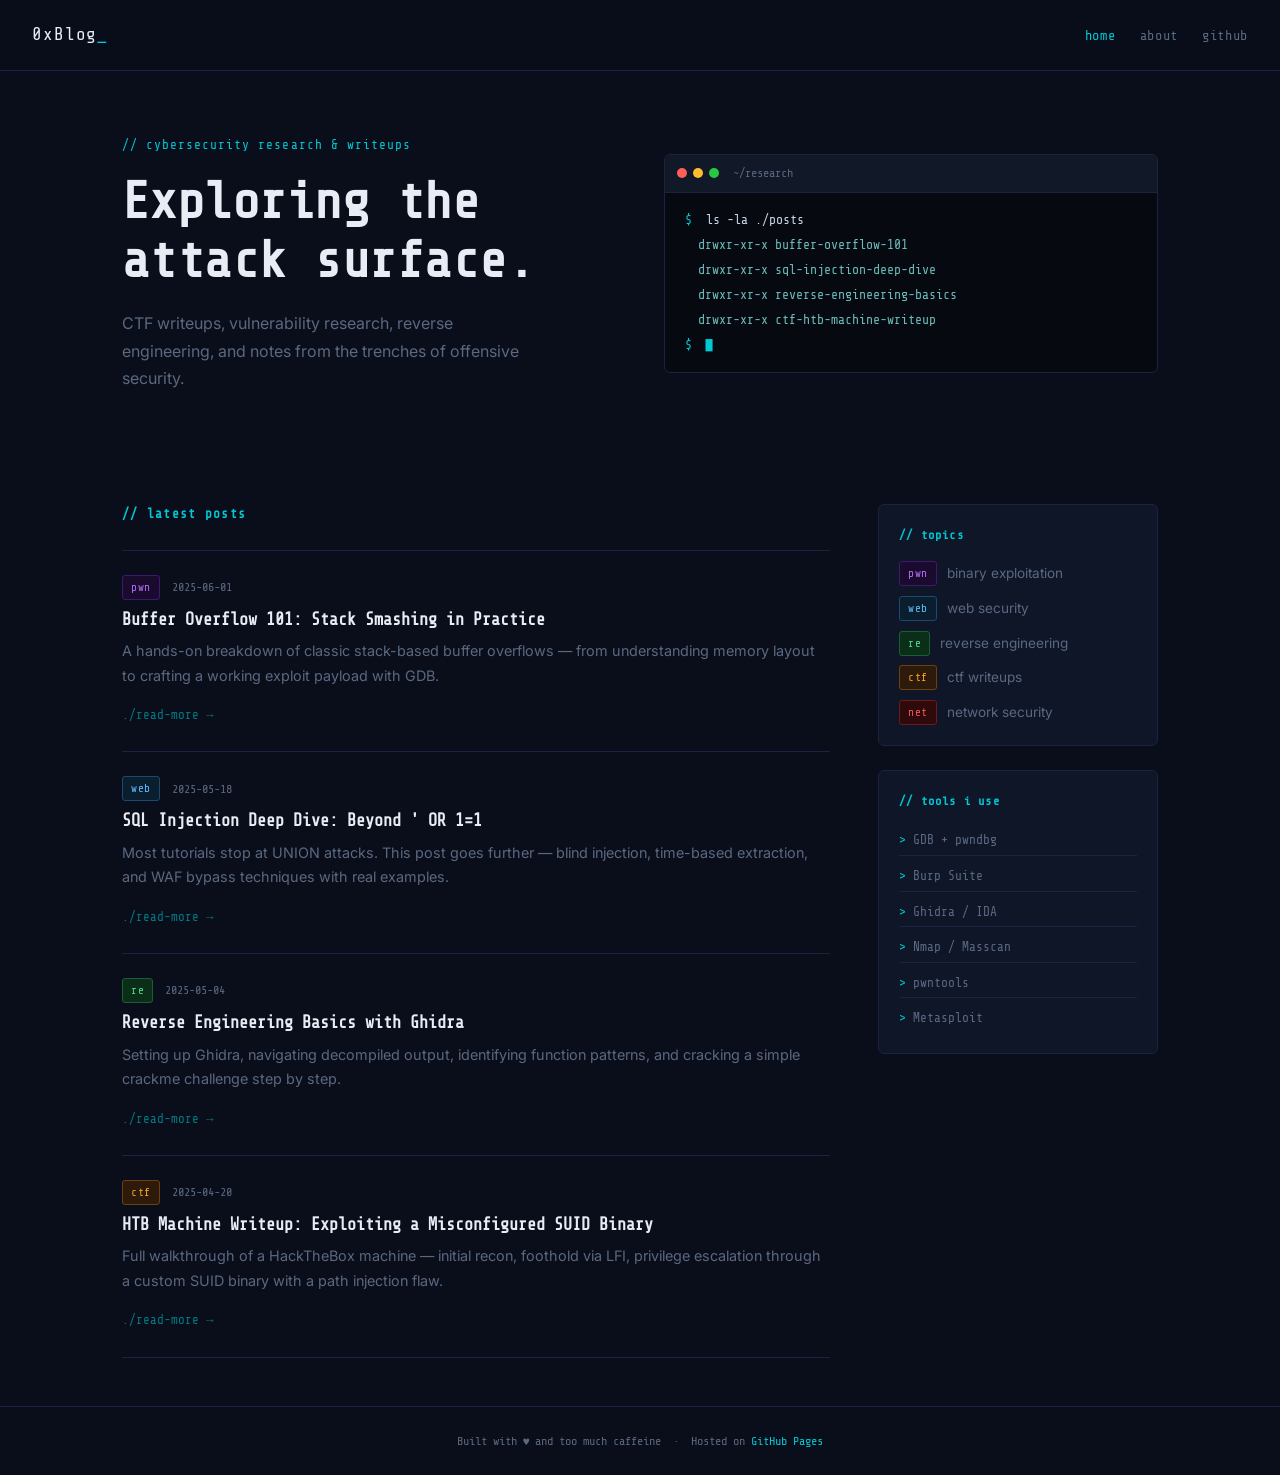
==== index.html @ 4185b1dc "launch blog" ====
<!DOCTYPE html>
<html lang="en">
<head>
  <meta charset="UTF-8" />
  <meta name="viewport" content="width=device-width, initial-scale=1.0" />
  <title>0xBlog — Cybersecurity Research</title>
  <link rel="preconnect" href="https://fonts.googleapis.com" />
  <link rel="preconnect" href="https://fonts.gstatic.com" crossorigin />
  <link href="https://fonts.googleapis.com/css2?family=Share+Tech+Mono&family=Inter:wght@400;500;600&display=swap" rel="stylesheet" />
  <link rel="stylesheet" href="assets/css/style.css" />
</head>
<body>

  <nav class="nav">
    <a href="index.html" class="nav-logo">0xBlog<span class="cursor">_</span></a>
    <ul class="nav-links">
      <li><a href="index.html" class="active">home</a></li>
      <li><a href="about.html">about</a></li>
      <li><a href="https://github.com/yourusername" target="_blank" rel="noopener">github</a></li>
    </ul>
  </nav>

  <header class="hero">
    <div class="hero-inner">
      <p class="hero-label">// cybersecurity research &amp; writeups</p>
      <h1 class="hero-title">Exploring the<br>attack surface.</h1>
      <p class="hero-sub">CTF writeups, vulnerability research, reverse engineering, and notes from the trenches of offensive security.</p>
    </div>
    <div class="hero-terminal" aria-hidden="true">
      <div class="terminal-bar">
        <span class="dot dot-r"></span><span class="dot dot-y"></span><span class="dot dot-g"></span>
        <span class="terminal-title">~/research</span>
      </div>
      <div class="terminal-body">
        <p><span class="t-prompt">$</span> ls -la ./posts</p>
        <p><span class="t-out">drwxr-xr-x  buffer-overflow-101</span></p>
        <p><span class="t-out">drwxr-xr-x  sql-injection-deep-dive</span></p>
        <p><span class="t-out">drwxr-xr-x  reverse-engineering-basics</span></p>
        <p><span class="t-out">drwxr-xr-x  ctf-htb-machine-writeup</span></p>
        <p><span class="t-prompt">$</span> <span class="blink-cursor">█</span></p>
      </div>
    </div>
  </header>

  <main class="main">

    <section class="posts-section">
      <h2 class="section-label">// latest posts</h2>

      <article class="post-card">
        <div class="post-meta">
          <span class="post-tag tag-pwn">pwn</span>
          <time>2025-06-01</time>
        </div>
        <h3><a href="posts/buffer-overflow-101.html">Buffer Overflow 101: Stack Smashing in Practice</a></h3>
        <p>A hands-on breakdown of classic stack-based buffer overflows — from understanding memory layout to crafting a working exploit payload with GDB.</p>
        <a class="read-more" href="posts/buffer-overflow-101.html">./read-more →</a>
      </article>

      <article class="post-card">
        <div class="post-meta">
          <span class="post-tag tag-web">web</span>
          <time>2025-05-18</time>
        </div>
        <h3><a href="posts/sql-injection-deep-dive.html">SQL Injection Deep Dive: Beyond ' OR 1=1</a></h3>
        <p>Most tutorials stop at UNION attacks. This post goes further — blind injection, time-based extraction, and WAF bypass techniques with real examples.</p>
        <a class="read-more" href="posts/sql-injection-deep-dive.html">./read-more →</a>
      </article>

      <article class="post-card">
        <div class="post-meta">
          <span class="post-tag tag-re">re</span>
          <time>2025-05-04</time>
        </div>
        <h3><a href="posts/reverse-engineering-basics.html">Reverse Engineering Basics with Ghidra</a></h3>
        <p>Setting up Ghidra, navigating decompiled output, identifying function patterns, and cracking a simple crackme challenge step by step.</p>
        <a class="read-more" href="posts/reverse-engineering-basics.html">./read-more →</a>
      </article>

      <article class="post-card">
        <div class="post-meta">
          <span class="post-tag tag-ctf">ctf</span>
          <time>2025-04-20</time>
        </div>
        <h3><a href="posts/ctf-htb-machine-writeup.html">HTB Machine Writeup: Exploiting a Misconfigured SUID Binary</a></h3>
        <p>Full walkthrough of a HackTheBox machine — initial recon, foothold via LFI, privilege escalation through a custom SUID binary with a path injection flaw.</p>
        <a class="read-more" href="posts/ctf-htb-machine-writeup.html">./read-more →</a>
      </article>

    </section>

    <aside class="sidebar">
      <div class="sidebar-card">
        <h3>// topics</h3>
        <ul class="tag-list">
          <li><a href="#"><span class="post-tag tag-pwn">pwn</span> binary exploitation</a></li>
          <li><a href="#"><span class="post-tag tag-web">web</span> web security</a></li>
          <li><a href="#"><span class="post-tag tag-re">re</span> reverse engineering</a></li>
          <li><a href="#"><span class="post-tag tag-ctf">ctf</span> ctf writeups</a></li>
          <li><a href="#"><span class="post-tag tag-net">net</span> network security</a></li>
        </ul>
      </div>

      <div class="sidebar-card">
        <h3>// tools i use</h3>
        <ul class="tools-list">
          <li>GDB + pwndbg</li>
          <li>Burp Suite</li>
          <li>Ghidra / IDA</li>
          <li>Nmap / Masscan</li>
          <li>pwntools</li>
          <li>Metasploit</li>
        </ul>
      </div>
    </aside>

  </main>

  <footer class="footer">
    <p>Built with ♥ and too much caffeine &nbsp;·&nbsp; Hosted on <a href="https://pages.github.com" target="_blank" rel="noopener">GitHub Pages</a></p>
  </footer>

  <script src="assets/js/main.js"></script>
</body>
</html>
---- assets/css/style.css ----
/* === Reset & Base === */
*, *::before, *::after { box-sizing: border-box; margin: 0; padding: 0; }

:root {
  --bg: #0A0E1A;
  --bg-card: #0F1628;
  --bg-terminal: #06090F;
  --accent: #00C8D4;
  --accent-dim: #007A82;
  --text: #C8D4E8;
  --text-muted: #5A6880;
  --text-heading: #E8EDF5;
  --border: #1A2340;
  --font-mono: 'Share Tech Mono', monospace;
  --font-sans: 'Inter', sans-serif;
  --radius: 6px;
}

html { scroll-behavior: smooth; }

body {
  background: var(--bg);
  color: var(--text);
  font-family: var(--font-sans);
  font-size: 16px;
  line-height: 1.7;
  min-height: 100vh;
  display: flex;
  flex-direction: column;
}

a { color: var(--accent); text-decoration: none; transition: color 0.15s; }
a:hover { color: #fff; }

/* === Nav === */
.nav {
  display: flex;
  align-items: center;
  justify-content: space-between;
  padding: 1.25rem 2rem;
  border-bottom: 1px solid var(--border);
  position: sticky;
  top: 0;
  background: rgba(10, 14, 26, 0.92);
  backdrop-filter: blur(8px);
  z-index: 100;
}

.nav-logo {
  font-family: var(--font-mono);
  font-size: 1.1rem;
  color: var(--text-heading);
  letter-spacing: 0.05em;
}

.nav-logo .cursor {
  color: var(--accent);
  animation: blink 1s step-end infinite;
}

.nav-links {
  list-style: none;
  display: flex;
  gap: 1.5rem;
}

.nav-links a {
  font-family: var(--font-mono);
  font-size: 0.85rem;
  color: var(--text-muted);
  letter-spacing: 0.05em;
}

.nav-links a:hover,
.nav-links a.active { color: var(--accent); }

/* === Hero === */
.hero {
  display: grid;
  grid-template-columns: 1fr 1fr;
  gap: 3rem;
  padding: 4rem 2rem 4rem;
  max-width: 1100px;
  margin: 0 auto;
  width: 100%;
  align-items: center;
}

.hero-label {
  font-family: var(--font-mono);
  font-size: 0.8rem;
  color: var(--accent);
  margin-bottom: 1rem;
  letter-spacing: 0.08em;
}

.hero-title {
  font-family: var(--font-mono);
  font-size: clamp(2rem, 4vw, 3.2rem);
  color: var(--text-heading);
  line-height: 1.15;
  margin-bottom: 1.25rem;
  letter-spacing: -0.01em;
}

.hero-sub {
  color: var(--text-muted);
  font-size: 1rem;
  max-width: 42ch;
}

/* === Terminal Widget === */
.hero-terminal,
.about-terminal {
  background: var(--bg-terminal);
  border: 1px solid var(--border);
  border-radius: var(--radius);
  overflow: hidden;
  font-family: var(--font-mono);
  font-size: 0.82rem;
}

.terminal-bar {
  background: #111827;
  padding: 0.5rem 0.75rem;
  display: flex;
  align-items: center;
  gap: 6px;
  border-bottom: 1px solid var(--border);
}

.dot {
  width: 10px;
  height: 10px;
  border-radius: 50%;
  display: inline-block;
}
.dot-r { background: #FF5F57; }
.dot-y { background: #FEBC2E; }
.dot-g { background: #28C840; }

.terminal-title {
  margin-left: 0.5rem;
  color: var(--text-muted);
  font-size: 0.75rem;
}

.terminal-body {
  padding: 1rem 1.25rem;
  display: flex;
  flex-direction: column;
  gap: 4px;
}

.terminal-body p { line-height: 1.6; }

.t-prompt { color: var(--accent); margin-right: 0.5em; }
.t-out { color: #6BBBBB; padding-left: 1em; }

.blink-cursor {
  color: var(--accent);
  animation: blink 1s step-end infinite;
  font-size: 0.9em;
}

@keyframes blink {
  0%, 100% { opacity: 1; }
  50% { opacity: 0; }
}

/* === Main Layout === */
.main {
  display: grid;
  grid-template-columns: 1fr 280px;
  gap: 3rem;
  max-width: 1100px;
  margin: 0 auto;
  padding: 3rem 2rem;
  width: 100%;
  flex: 1;
}

.main.single-col {
  display: block;
  max-width: 740px;
}

/* === Section Label === */
.section-label {
  font-family: var(--font-mono);
  font-size: 0.8rem;
  color: var(--accent);
  letter-spacing: 0.1em;
  margin-bottom: 1.5rem;
  text-transform: lowercase;
}

/* === Post Cards === */
.posts-section { display: flex; flex-direction: column; gap: 0; }

.post-card {
  padding: 1.5rem 0;
  border-bottom: 1px solid var(--border);
}

.post-card:first-of-type { border-top: 1px solid var(--border); }

.post-meta {
  display: flex;
  align-items: center;
  gap: 0.75rem;
  margin-bottom: 0.5rem;
}

.post-meta time,
.read-time {
  font-family: var(--font-mono);
  font-size: 0.75rem;
  color: var(--text-muted);
}

.post-card h3 {
  font-family: var(--font-mono);
  font-size: 1.05rem;
  color: var(--text-heading);
  margin-bottom: 0.5rem;
  line-height: 1.4;
}

.post-card h3 a { color: var(--text-heading); }
.post-card h3 a:hover { color: var(--accent); }

.post-card p {
  color: var(--text-muted);
  font-size: 0.9rem;
  margin-bottom: 0.75rem;
}

.read-more {
  font-family: var(--font-mono);
  font-size: 0.78rem;
  color: var(--accent-dim);
}
.read-more:hover { color: var(--accent); }

/* === Tags === */
.post-tag {
  font-family: var(--font-mono);
  font-size: 0.7rem;
  padding: 2px 8px;
  border-radius: 3px;
  letter-spacing: 0.06em;
}

.tag-pwn  { background: #1A0A2E; color: #B06EF0; border: 1px solid #3D1A70; }
.tag-web  { background: #0A1E2E; color: #5CB8FF; border: 1px solid #1A4A70; }
.tag-re   { background: #0A2E18; color: #4EDB8A; border: 1px solid #1A5E35; }
.tag-ctf  { background: #2E1A0A; color: #F5A623; border: 1px solid #6E4010; }
.tag-net  { background: #2E0A0A; color: #F05A5A; border: 1px solid #6E1A1A; }

/* === Sidebar === */
.sidebar { display: flex; flex-direction: column; gap: 1.5rem; }

.sidebar-card {
  background: var(--bg-card);
  border: 1px solid var(--border);
  border-radius: var(--radius);
  padding: 1.25rem;
}

.sidebar-card h3 {
  font-family: var(--font-mono);
  font-size: 0.75rem;
  color: var(--accent);
  letter-spacing: 0.1em;
  margin-bottom: 1rem;
}

.tag-list {
  list-style: none;
  display: flex;
  flex-direction: column;
  gap: 0.6rem;
}

.tag-list a {
  display: flex;
  align-items: center;
  gap: 0.6rem;
  color: var(--text-muted);
  font-size: 0.85rem;
}
.tag-list a:hover { color: var(--text-heading); }

.tools-list {
  list-style: none;
  display: flex;
  flex-direction: column;
  gap: 0.4rem;
}

.tools-list li {
  font-family: var(--font-mono);
  font-size: 0.8rem;
  color: var(--text-muted);
  padding: 0.2rem 0;
  border-bottom: 1px solid var(--border);
}
.tools-list li:last-child { border-bottom: none; }
.tools-list li::before { content: '> '; color: var(--accent); }

/* === Single Post / About === */
.page-title {
  font-family: var(--font-mono);
  font-size: clamp(1.6rem, 3vw, 2.4rem);
  color: var(--text-heading);
  line-height: 1.2;
  margin-bottom: 1.5rem;
}

.post-header { margin-bottom: 2rem; }

.post-intro {
  font-size: 1.05rem;
  color: var(--text-muted);
  margin-top: 0.75rem;
}

.about-terminal { margin-bottom: 2.5rem; }

/* === Prose === */
.prose { color: var(--text); line-height: 1.8; }
.prose h2 {
  font-family: var(--font-mono);
  font-size: 1rem;
  color: var(--accent);
  letter-spacing: 0.08em;
  margin: 2rem 0 0.75rem;
}
.prose p { margin-bottom: 1rem; }
.prose ul { padding-left: 1.5rem; margin-bottom: 1rem; }
.prose ul li { margin-bottom: 0.4rem; color: var(--text-muted); }
.prose strong { color: var(--text-heading); font-weight: 600; }
.prose em { color: var(--text); font-style: italic; }
.prose a { color: var(--accent); text-decoration: underline; text-underline-offset: 3px; }

.prose pre {
  background: var(--bg-terminal);
  border: 1px solid var(--border);
  border-radius: var(--radius);
  padding: 1.25rem 1.5rem;
  overflow-x: auto;
  margin: 1.25rem 0;
  font-size: 0.82rem;
  line-height: 1.7;
}

.prose code {
  font-family: var(--font-mono);
  color: #6BBBBB;
  font-size: 0.85em;
}

.prose pre code { color: #9BCFCF; }

.back-link {
  display: inline-block;
  margin-top: 3rem;
  font-family: var(--font-mono);
  font-size: 0.85rem;
  color: var(--text-muted);
}
.back-link:hover { color: var(--accent); }

/* === Footer === */
.footer {
  border-top: 1px solid var(--border);
  text-align: center;
  padding: 1.5rem 2rem;
  font-family: var(--font-mono);
  font-size: 0.75rem;
  color: var(--text-muted);
}

/* === Responsive === */
@media (max-width: 768px) {
  .hero {
    grid-template-columns: 1fr;
    padding: 2.5rem 1.25rem;
  }
  .hero-terminal { display: none; }
  .main {
    grid-template-columns: 1fr;
    padding: 2rem 1.25rem;
  }
  .sidebar { order: -1; }
  .nav { padding: 1rem 1.25rem; }
}
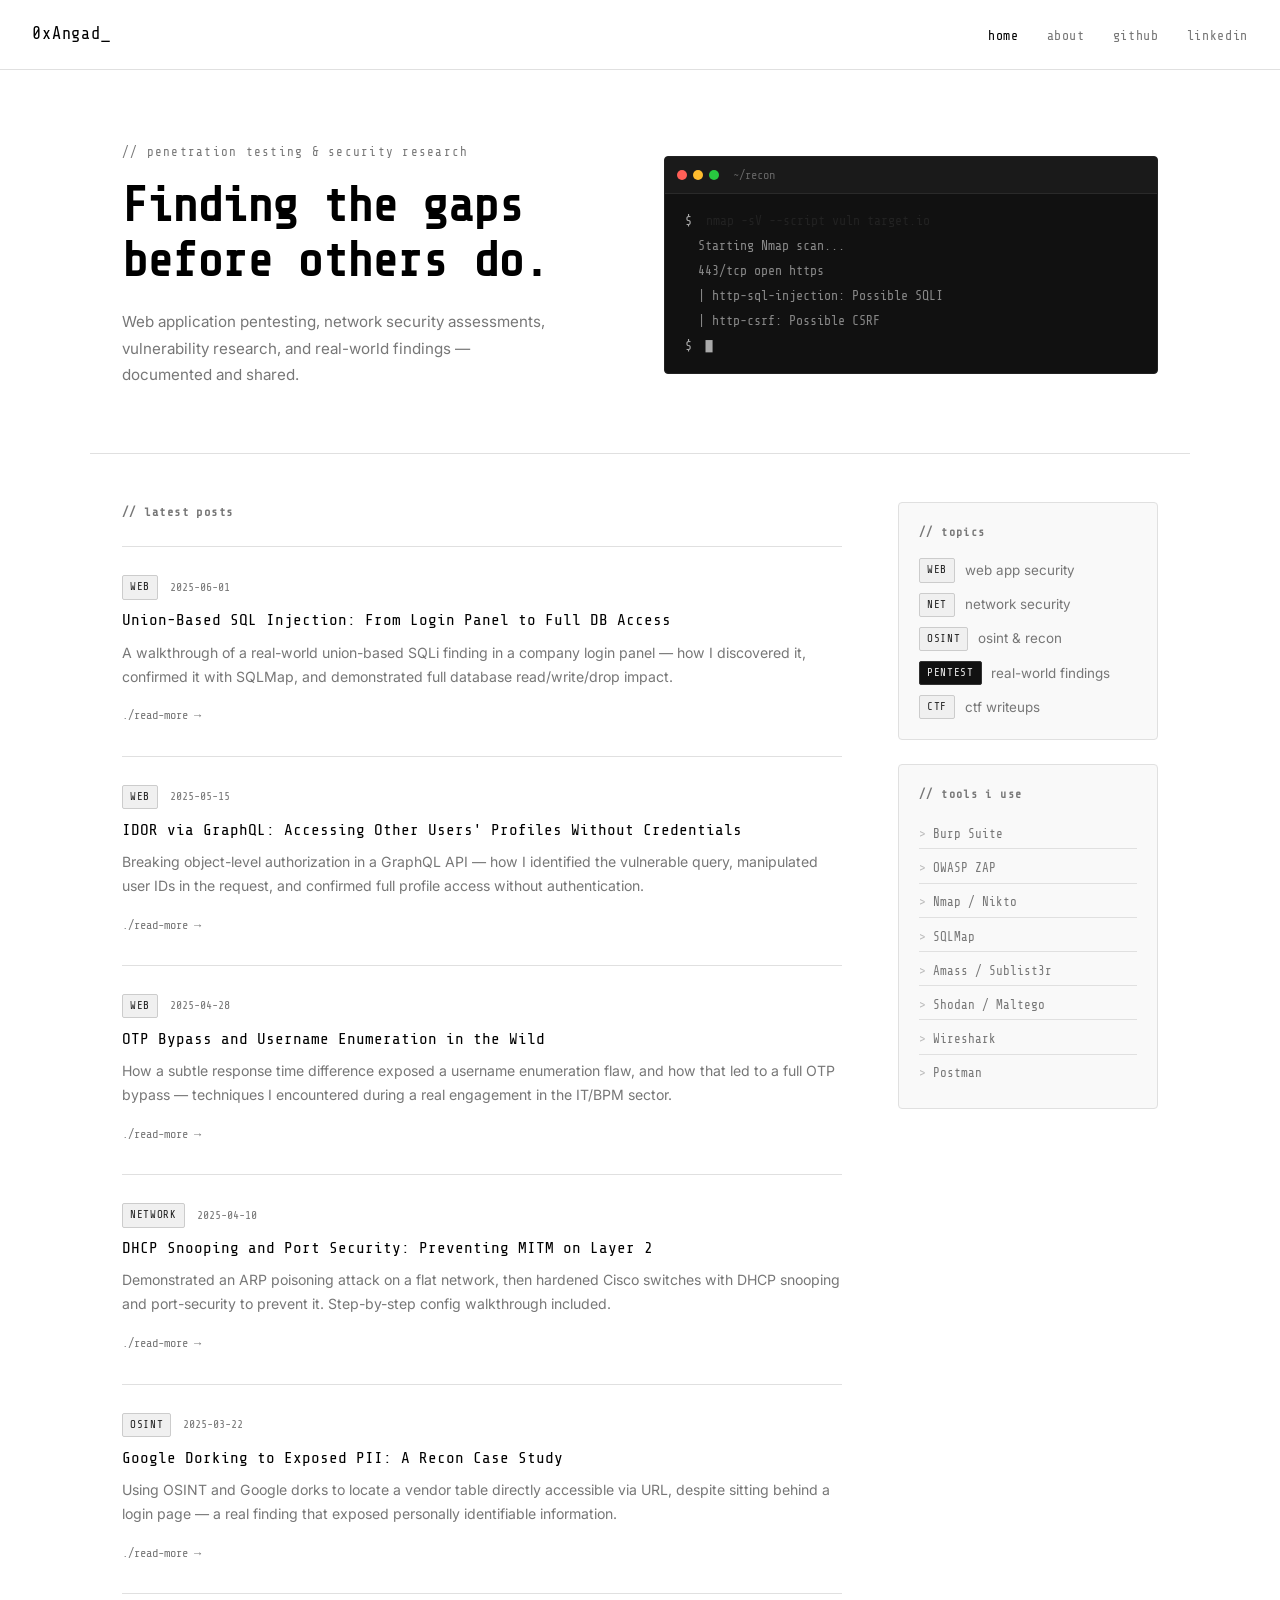
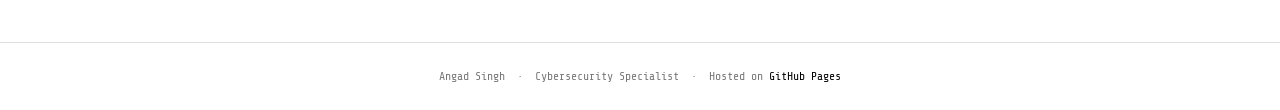
==== commit 298a2da4: "updated" ====
--- a/index.html
+++ b/index.html
@@ -3,7 +3,7 @@
 <head>
   <meta charset="UTF-8" />
   <meta name="viewport" content="width=device-width, initial-scale=1.0" />
-  <title>0xBlog — Cybersecurity Research</title>
+  <title>0xAngad — Cybersecurity Research</title>
   <link rel="preconnect" href="https://fonts.googleapis.com" />
   <link rel="preconnect" href="https://fonts.gstatic.com" crossorigin />
   <link href="https://fonts.googleapis.com/css2?family=Share+Tech+Mono&family=Inter:wght@400;500;600&display=swap" rel="stylesheet" />
@@ -12,35 +12,38 @@
 <body>
 
   <nav class="nav">
-    <a href="index.html" class="nav-logo">0xBlog<span class="cursor">_</span></a>
+    <a href="index.html" class="nav-logo">0xAngad<span class="cursor">_</span></a>
     <ul class="nav-links">
       <li><a href="index.html" class="active">home</a></li>
       <li><a href="about.html">about</a></li>
-      <li><a href="https://github.com/yourusername" target="_blank" rel="noopener">github</a></li>
+      <li><a href="https://midgetpool.github.io" target="_blank" rel="noopener">github</a></li>
+      <li><a href="https://www.linkedin.com/in/angadsinghchandhok/" target="_blank" rel="noopener">linkedin</a></li>
     </ul>
   </nav>
 
   <header class="hero">
     <div class="hero-inner">
-      <p class="hero-label">// cybersecurity research &amp; writeups</p>
-      <h1 class="hero-title">Exploring the<br>attack surface.</h1>
-      <p class="hero-sub">CTF writeups, vulnerability research, reverse engineering, and notes from the trenches of offensive security.</p>
+      <p class="hero-label">// penetration testing &amp; security research</p>
+      <h1 class="hero-title">Finding the gaps<br>before others do.</h1>
+      <p class="hero-sub">Web application pentesting, network security assessments, vulnerability research, and real-world findings — documented and shared.</p>
     </div>
     <div class="hero-terminal" aria-hidden="true">
       <div class="terminal-bar">
         <span class="dot dot-r"></span><span class="dot dot-y"></span><span class="dot dot-g"></span>
-        <span class="terminal-title">~/research</span>
+        <span class="terminal-title">~/recon</span>
       </div>
       <div class="terminal-body">
-        <p><span class="t-prompt">$</span> ls -la ./posts</p>
-        <p><span class="t-out">drwxr-xr-x  buffer-overflow-101</span></p>
-        <p><span class="t-out">drwxr-xr-x  sql-injection-deep-dive</span></p>
-        <p><span class="t-out">drwxr-xr-x  reverse-engineering-basics</span></p>
-        <p><span class="t-out">drwxr-xr-x  ctf-htb-machine-writeup</span></p>
+        <p><span class="t-prompt">$</span> nmap -sV --script vuln target.io</p>
+        <p><span class="t-out">Starting Nmap scan...</span></p>
+        <p><span class="t-out">443/tcp  open  https</span></p>
+        <p><span class="t-out">| http-sql-injection: Possible SQLI</span></p>
+        <p><span class="t-out">| http-csrf: Possible CSRF</span></p>
         <p><span class="t-prompt">$</span> <span class="blink-cursor">█</span></p>
       </div>
     </div>
   </header>
+
+  <hr class="section-divider" />
 
   <main class="main">
 
@@ -49,42 +52,52 @@
 
       <article class="post-card">
         <div class="post-meta">
-          <span class="post-tag tag-pwn">pwn</span>
+          <span class="post-tag tag-web">web</span>
           <time>2025-06-01</time>
         </div>
-        <h3><a href="posts/buffer-overflow-101.html">Buffer Overflow 101: Stack Smashing in Practice</a></h3>
-        <p>A hands-on breakdown of classic stack-based buffer overflows — from understanding memory layout to crafting a working exploit payload with GDB.</p>
-        <a class="read-more" href="posts/buffer-overflow-101.html">./read-more →</a>
+        <h3><a href="#">Union-Based SQL Injection: From Login Panel to Full DB Access</a></h3>
+        <p>A walkthrough of a real-world union-based SQLi finding in a company login panel — how I discovered it, confirmed it with SQLMap, and demonstrated full database read/write/drop impact.</p>
+        <a class="read-more" href="#">./read-more →</a>
       </article>
 
       <article class="post-card">
         <div class="post-meta">
           <span class="post-tag tag-web">web</span>
-          <time>2025-05-18</time>
+          <time>2025-05-15</time>
         </div>
-        <h3><a href="posts/sql-injection-deep-dive.html">SQL Injection Deep Dive: Beyond ' OR 1=1</a></h3>
-        <p>Most tutorials stop at UNION attacks. This post goes further — blind injection, time-based extraction, and WAF bypass techniques with real examples.</p>
-        <a class="read-more" href="posts/sql-injection-deep-dive.html">./read-more →</a>
+        <h3><a href="#">IDOR via GraphQL: Accessing Other Users' Profiles Without Credentials</a></h3>
+        <p>Breaking object-level authorization in a GraphQL API — how I identified the vulnerable query, manipulated user IDs in the request, and confirmed full profile access without authentication.</p>
+        <a class="read-more" href="#">./read-more →</a>
       </article>
 
       <article class="post-card">
         <div class="post-meta">
-          <span class="post-tag tag-re">re</span>
-          <time>2025-05-04</time>
+          <span class="post-tag tag-web">web</span>
+          <time>2025-04-28</time>
         </div>
-        <h3><a href="posts/reverse-engineering-basics.html">Reverse Engineering Basics with Ghidra</a></h3>
-        <p>Setting up Ghidra, navigating decompiled output, identifying function patterns, and cracking a simple crackme challenge step by step.</p>
-        <a class="read-more" href="posts/reverse-engineering-basics.html">./read-more →</a>
+        <h3><a href="#">OTP Bypass and Username Enumeration in the Wild</a></h3>
+        <p>How a subtle response time difference exposed a username enumeration flaw, and how that led to a full OTP bypass — techniques I encountered during a real engagement in the IT/BPM sector.</p>
+        <a class="read-more" href="#">./read-more →</a>
       </article>
 
       <article class="post-card">
         <div class="post-meta">
-          <span class="post-tag tag-ctf">ctf</span>
-          <time>2025-04-20</time>
+          <span class="post-tag tag-net">network</span>
+          <time>2025-04-10</time>
         </div>
-        <h3><a href="posts/ctf-htb-machine-writeup.html">HTB Machine Writeup: Exploiting a Misconfigured SUID Binary</a></h3>
-        <p>Full walkthrough of a HackTheBox machine — initial recon, foothold via LFI, privilege escalation through a custom SUID binary with a path injection flaw.</p>
-        <a class="read-more" href="posts/ctf-htb-machine-writeup.html">./read-more →</a>
+        <h3><a href="#">DHCP Snooping and Port Security: Preventing MITM on Layer 2</a></h3>
+        <p>Demonstrated an ARP poisoning attack on a flat network, then hardened Cisco switches with DHCP snooping and port-security to prevent it. Step-by-step config walkthrough included.</p>
+        <a class="read-more" href="#">./read-more →</a>
+      </article>
+
+      <article class="post-card">
+        <div class="post-meta">
+          <span class="post-tag tag-osint">osint</span>
+          <time>2025-03-22</time>
+        </div>
+        <h3><a href="#">Google Dorking to Exposed PII: A Recon Case Study</a></h3>
+        <p>Using OSINT and Google dorks to locate a vendor table directly accessible via URL, despite sitting behind a login page — a real finding that exposed personally identifiable information.</p>
+        <a class="read-more" href="#">./read-more →</a>
       </article>
 
     </section>
@@ -93,23 +106,25 @@
       <div class="sidebar-card">
         <h3>// topics</h3>
         <ul class="tag-list">
-          <li><a href="#"><span class="post-tag tag-pwn">pwn</span> binary exploitation</a></li>
-          <li><a href="#"><span class="post-tag tag-web">web</span> web security</a></li>
-          <li><a href="#"><span class="post-tag tag-re">re</span> reverse engineering</a></li>
+          <li><a href="#"><span class="post-tag tag-web">web</span> web app security</a></li>
+          <li><a href="#"><span class="post-tag tag-net">net</span> network security</a></li>
+          <li><a href="#"><span class="post-tag tag-osint">osint</span> osint &amp; recon</a></li>
+          <li><a href="#"><span class="post-tag tag-pentest">pentest</span> real-world findings</a></li>
           <li><a href="#"><span class="post-tag tag-ctf">ctf</span> ctf writeups</a></li>
-          <li><a href="#"><span class="post-tag tag-net">net</span> network security</a></li>
         </ul>
       </div>
 
       <div class="sidebar-card">
         <h3>// tools i use</h3>
         <ul class="tools-list">
-          <li>GDB + pwndbg</li>
           <li>Burp Suite</li>
-          <li>Ghidra / IDA</li>
-          <li>Nmap / Masscan</li>
-          <li>pwntools</li>
-          <li>Metasploit</li>
+          <li>OWASP ZAP</li>
+          <li>Nmap / Nikto</li>
+          <li>SQLMap</li>
+          <li>Amass / Sublist3r</li>
+          <li>Shodan / Maltego</li>
+          <li>Wireshark</li>
+          <li>Postman</li>
         </ul>
       </div>
     </aside>
@@ -117,7 +132,7 @@
   </main>
 
   <footer class="footer">
-    <p>Built with ♥ and too much caffeine &nbsp;·&nbsp; Hosted on <a href="https://pages.github.com" target="_blank" rel="noopener">GitHub Pages</a></p>
+    <p>Angad Singh &nbsp;·&nbsp; Cybersecurity Specialist &nbsp;·&nbsp; Hosted on <a href="https://pages.github.com" target="_blank" rel="noopener">GitHub Pages</a></p>
   </footer>
 
   <script src="assets/js/main.js"></script>
--- a/assets/css/style.css
+++ b/assets/css/style.css
@@ -2,18 +2,19 @@
 *, *::before, *::after { box-sizing: border-box; margin: 0; padding: 0; }
 
 :root {
-  --bg: #0A0E1A;
-  --bg-card: #0F1628;
-  --bg-terminal: #06090F;
-  --accent: #00C8D4;
-  --accent-dim: #007A82;
-  --text: #C8D4E8;
-  --text-muted: #5A6880;
-  --text-heading: #E8EDF5;
-  --border: #1A2340;
+  --bg: #ffffff;
+  --bg-card: #f9f9f9;
+  --bg-terminal: #111111;
+  --accent: #000000;
+  --accent-dim: #444444;
+  --text: #222222;
+  --text-muted: #777777;
+  --text-heading: #000000;
+  --border: #e0e0e0;
+  --border-dark: #cccccc;
   --font-mono: 'Share Tech Mono', monospace;
   --font-sans: 'Inter', sans-serif;
-  --radius: 6px;
+  --radius: 4px;
 }
 
 html { scroll-behavior: smooth; }
@@ -29,8 +30,8 @@
   flex-direction: column;
 }
 
-a { color: var(--accent); text-decoration: none; transition: color 0.15s; }
-a:hover { color: #fff; }
+a { color: var(--accent); text-decoration: none; transition: opacity 0.15s; }
+a:hover { opacity: 0.6; }
 
 /* === Nav === */
 .nav {
@@ -41,16 +42,17 @@
   border-bottom: 1px solid var(--border);
   position: sticky;
   top: 0;
-  background: rgba(10, 14, 26, 0.92);
+  background: rgba(255,255,255,0.96);
   backdrop-filter: blur(8px);
   z-index: 100;
 }
 
 .nav-logo {
   font-family: var(--font-mono);
-  font-size: 1.1rem;
+  font-size: 1.05rem;
   color: var(--text-heading);
   letter-spacing: 0.05em;
+  font-weight: normal;
 }
 
 .nav-logo .cursor {
@@ -61,25 +63,25 @@
 .nav-links {
   list-style: none;
   display: flex;
-  gap: 1.5rem;
+  gap: 1.75rem;
 }
 
 .nav-links a {
   font-family: var(--font-mono);
-  font-size: 0.85rem;
+  font-size: 0.82rem;
   color: var(--text-muted);
   letter-spacing: 0.05em;
 }
 
 .nav-links a:hover,
-.nav-links a.active { color: var(--accent); }
+.nav-links a.active { color: var(--accent); opacity: 1; }
 
 /* === Hero === */
 .hero {
   display: grid;
   grid-template-columns: 1fr 1fr;
   gap: 3rem;
-  padding: 4rem 2rem 4rem;
+  padding: 4.5rem 2rem 4rem;
   max-width: 1100px;
   margin: 0 auto;
   width: 100%;
@@ -88,32 +90,33 @@
 
 .hero-label {
   font-family: var(--font-mono);
-  font-size: 0.8rem;
-  color: var(--accent);
+  font-size: 0.78rem;
+  color: var(--text-muted);
   margin-bottom: 1rem;
-  letter-spacing: 0.08em;
+  letter-spacing: 0.1em;
 }
 
 .hero-title {
   font-family: var(--font-mono);
-  font-size: clamp(2rem, 4vw, 3.2rem);
+  font-size: clamp(2rem, 4vw, 3rem);
   color: var(--text-heading);
   line-height: 1.15;
   margin-bottom: 1.25rem;
-  letter-spacing: -0.01em;
+  letter-spacing: -0.02em;
 }
 
 .hero-sub {
   color: var(--text-muted);
-  font-size: 1rem;
-  max-width: 42ch;
+  font-size: 0.95rem;
+  max-width: 44ch;
+  line-height: 1.75;
 }
 
 /* === Terminal Widget === */
 .hero-terminal,
 .about-terminal {
   background: var(--bg-terminal);
-  border: 1px solid var(--border);
+  border: 1px solid #222;
   border-radius: var(--radius);
   overflow: hidden;
   font-family: var(--font-mono);
@@ -121,12 +124,12 @@
 }
 
 .terminal-bar {
-  background: #111827;
+  background: #1a1a1a;
   padding: 0.5rem 0.75rem;
   display: flex;
   align-items: center;
   gap: 6px;
-  border-bottom: 1px solid var(--border);
+  border-bottom: 1px solid #2a2a2a;
 }
 
 .dot {
@@ -141,7 +144,7 @@
 
 .terminal-title {
   margin-left: 0.5rem;
-  color: var(--text-muted);
+  color: #666;
   font-size: 0.75rem;
 }
 
@@ -154,11 +157,11 @@
 
 .terminal-body p { line-height: 1.6; }
 
-.t-prompt { color: var(--accent); margin-right: 0.5em; }
-.t-out { color: #6BBBBB; padding-left: 1em; }
+.t-prompt { color: #aaa; margin-right: 0.5em; }
+.t-out { color: #888; padding-left: 1em; }
 
 .blink-cursor {
-  color: var(--accent);
+  color: #aaa;
   animation: blink 1s step-end infinite;
   font-size: 0.9em;
 }
@@ -168,11 +171,20 @@
   50% { opacity: 0; }
 }
 
+/* === Divider === */
+.section-divider {
+  border: none;
+  border-top: 1px solid var(--border);
+  max-width: 1100px;
+  margin: 0 auto;
+  width: calc(100% - 4rem);
+}
+
 /* === Main Layout === */
 .main {
   display: grid;
-  grid-template-columns: 1fr 280px;
-  gap: 3rem;
+  grid-template-columns: 1fr 260px;
+  gap: 3.5rem;
   max-width: 1100px;
   margin: 0 auto;
   padding: 3rem 2rem;
@@ -182,15 +194,15 @@
 
 .main.single-col {
   display: block;
-  max-width: 740px;
+  max-width: 720px;
 }
 
 /* === Section Label === */
 .section-label {
   font-family: var(--font-mono);
-  font-size: 0.8rem;
-  color: var(--accent);
-  letter-spacing: 0.1em;
+  font-size: 0.75rem;
+  color: var(--text-muted);
+  letter-spacing: 0.12em;
   margin-bottom: 1.5rem;
   text-transform: lowercase;
 }
@@ -199,7 +211,7 @@
 .posts-section { display: flex; flex-direction: column; gap: 0; }
 
 .post-card {
-  padding: 1.5rem 0;
+  padding: 1.75rem 0;
   border-bottom: 1px solid var(--border);
 }
 
@@ -209,54 +221,57 @@
   display: flex;
   align-items: center;
   gap: 0.75rem;
-  margin-bottom: 0.5rem;
+  margin-bottom: 0.6rem;
 }
 
 .post-meta time,
 .read-time {
   font-family: var(--font-mono);
-  font-size: 0.75rem;
+  font-size: 0.72rem;
   color: var(--text-muted);
 }
 
 .post-card h3 {
   font-family: var(--font-mono);
-  font-size: 1.05rem;
+  font-size: 1rem;
   color: var(--text-heading);
   margin-bottom: 0.5rem;
-  line-height: 1.4;
+  line-height: 1.45;
+  font-weight: normal;
 }
 
 .post-card h3 a { color: var(--text-heading); }
-.post-card h3 a:hover { color: var(--accent); }
+.post-card h3 a:hover { opacity: 0.55; }
 
 .post-card p {
   color: var(--text-muted);
-  font-size: 0.9rem;
+  font-size: 0.88rem;
   margin-bottom: 0.75rem;
+  line-height: 1.7;
 }
 
 .read-more {
   font-family: var(--font-mono);
-  font-size: 0.78rem;
-  color: var(--accent-dim);
-}
-.read-more:hover { color: var(--accent); }
+  font-size: 0.75rem;
+  color: var(--text-muted);
+}
+.read-more:hover { color: var(--accent); opacity: 1; }
 
 /* === Tags === */
 .post-tag {
   font-family: var(--font-mono);
-  font-size: 0.7rem;
-  padding: 2px 8px;
-  border-radius: 3px;
+  font-size: 0.68rem;
+  padding: 2px 7px;
+  border-radius: 2px;
   letter-spacing: 0.06em;
-}
-
-.tag-pwn  { background: #1A0A2E; color: #B06EF0; border: 1px solid #3D1A70; }
-.tag-web  { background: #0A1E2E; color: #5CB8FF; border: 1px solid #1A4A70; }
-.tag-re   { background: #0A2E18; color: #4EDB8A; border: 1px solid #1A5E35; }
-.tag-ctf  { background: #2E1A0A; color: #F5A623; border: 1px solid #6E4010; }
-.tag-net  { background: #2E0A0A; color: #F05A5A; border: 1px solid #6E1A1A; }
+  text-transform: uppercase;
+}
+
+.tag-web  { background: #f0f0f0; color: #222; border: 1px solid #ccc; }
+.tag-net  { background: #f0f0f0; color: #222; border: 1px solid #ccc; }
+.tag-osint { background: #f0f0f0; color: #222; border: 1px solid #ccc; }
+.tag-pentest { background: #111; color: #eee; border: 1px solid #333; }
+.tag-ctf  { background: #f0f0f0; color: #222; border: 1px solid #ccc; }
 
 /* === Sidebar === */
 .sidebar { display: flex; flex-direction: column; gap: 1.5rem; }
@@ -270,9 +285,9 @@
 
 .sidebar-card h3 {
   font-family: var(--font-mono);
-  font-size: 0.75rem;
-  color: var(--accent);
-  letter-spacing: 0.1em;
+  font-size: 0.72rem;
+  color: var(--text-muted);
+  letter-spacing: 0.12em;
   margin-bottom: 1rem;
 }
 
@@ -288,40 +303,41 @@
   align-items: center;
   gap: 0.6rem;
   color: var(--text-muted);
-  font-size: 0.85rem;
-}
-.tag-list a:hover { color: var(--text-heading); }
+  font-size: 0.84rem;
+}
+.tag-list a:hover { color: var(--text-heading); opacity: 1; }
 
 .tools-list {
   list-style: none;
   display: flex;
   flex-direction: column;
-  gap: 0.4rem;
+  gap: 0.35rem;
 }
 
 .tools-list li {
   font-family: var(--font-mono);
-  font-size: 0.8rem;
+  font-size: 0.78rem;
   color: var(--text-muted);
   padding: 0.2rem 0;
   border-bottom: 1px solid var(--border);
 }
 .tools-list li:last-child { border-bottom: none; }
-.tools-list li::before { content: '> '; color: var(--accent); }
+.tools-list li::before { content: '> '; color: #bbb; }
 
 /* === Single Post / About === */
 .page-title {
   font-family: var(--font-mono);
-  font-size: clamp(1.6rem, 3vw, 2.4rem);
+  font-size: clamp(1.5rem, 3vw, 2.2rem);
   color: var(--text-heading);
   line-height: 1.2;
   margin-bottom: 1.5rem;
+  font-weight: normal;
 }
 
 .post-header { margin-bottom: 2rem; }
 
 .post-intro {
-  font-size: 1.05rem;
+  font-size: 1rem;
   color: var(--text-muted);
   margin-top: 0.75rem;
 }
@@ -332,10 +348,11 @@
 .prose { color: var(--text); line-height: 1.8; }
 .prose h2 {
   font-family: var(--font-mono);
-  font-size: 1rem;
-  color: var(--accent);
-  letter-spacing: 0.08em;
-  margin: 2rem 0 0.75rem;
+  font-size: 0.82rem;
+  color: var(--text-muted);
+  letter-spacing: 0.1em;
+  margin: 2.25rem 0 0.75rem;
+  text-transform: lowercase;
 }
 .prose p { margin-bottom: 1rem; }
 .prose ul { padding-left: 1.5rem; margin-bottom: 1rem; }
@@ -346,7 +363,7 @@
 
 .prose pre {
   background: var(--bg-terminal);
-  border: 1px solid var(--border);
+  border: 1px solid #222;
   border-radius: var(--radius);
   padding: 1.25rem 1.5rem;
   overflow-x: auto;
@@ -357,20 +374,20 @@
 
 .prose code {
   font-family: var(--font-mono);
-  color: #6BBBBB;
+  color: #aaa;
   font-size: 0.85em;
 }
 
-.prose pre code { color: #9BCFCF; }
+.prose pre code { color: #ccc; }
 
 .back-link {
   display: inline-block;
   margin-top: 3rem;
   font-family: var(--font-mono);
-  font-size: 0.85rem;
-  color: var(--text-muted);
-}
-.back-link:hover { color: var(--accent); }
+  font-size: 0.82rem;
+  color: var(--text-muted);
+}
+.back-link:hover { color: var(--accent); opacity: 1; }
 
 /* === Footer === */
 .footer {
@@ -378,7 +395,7 @@
   text-align: center;
   padding: 1.5rem 2rem;
   font-family: var(--font-mono);
-  font-size: 0.75rem;
+  font-size: 0.72rem;
   color: var(--text-muted);
 }
 
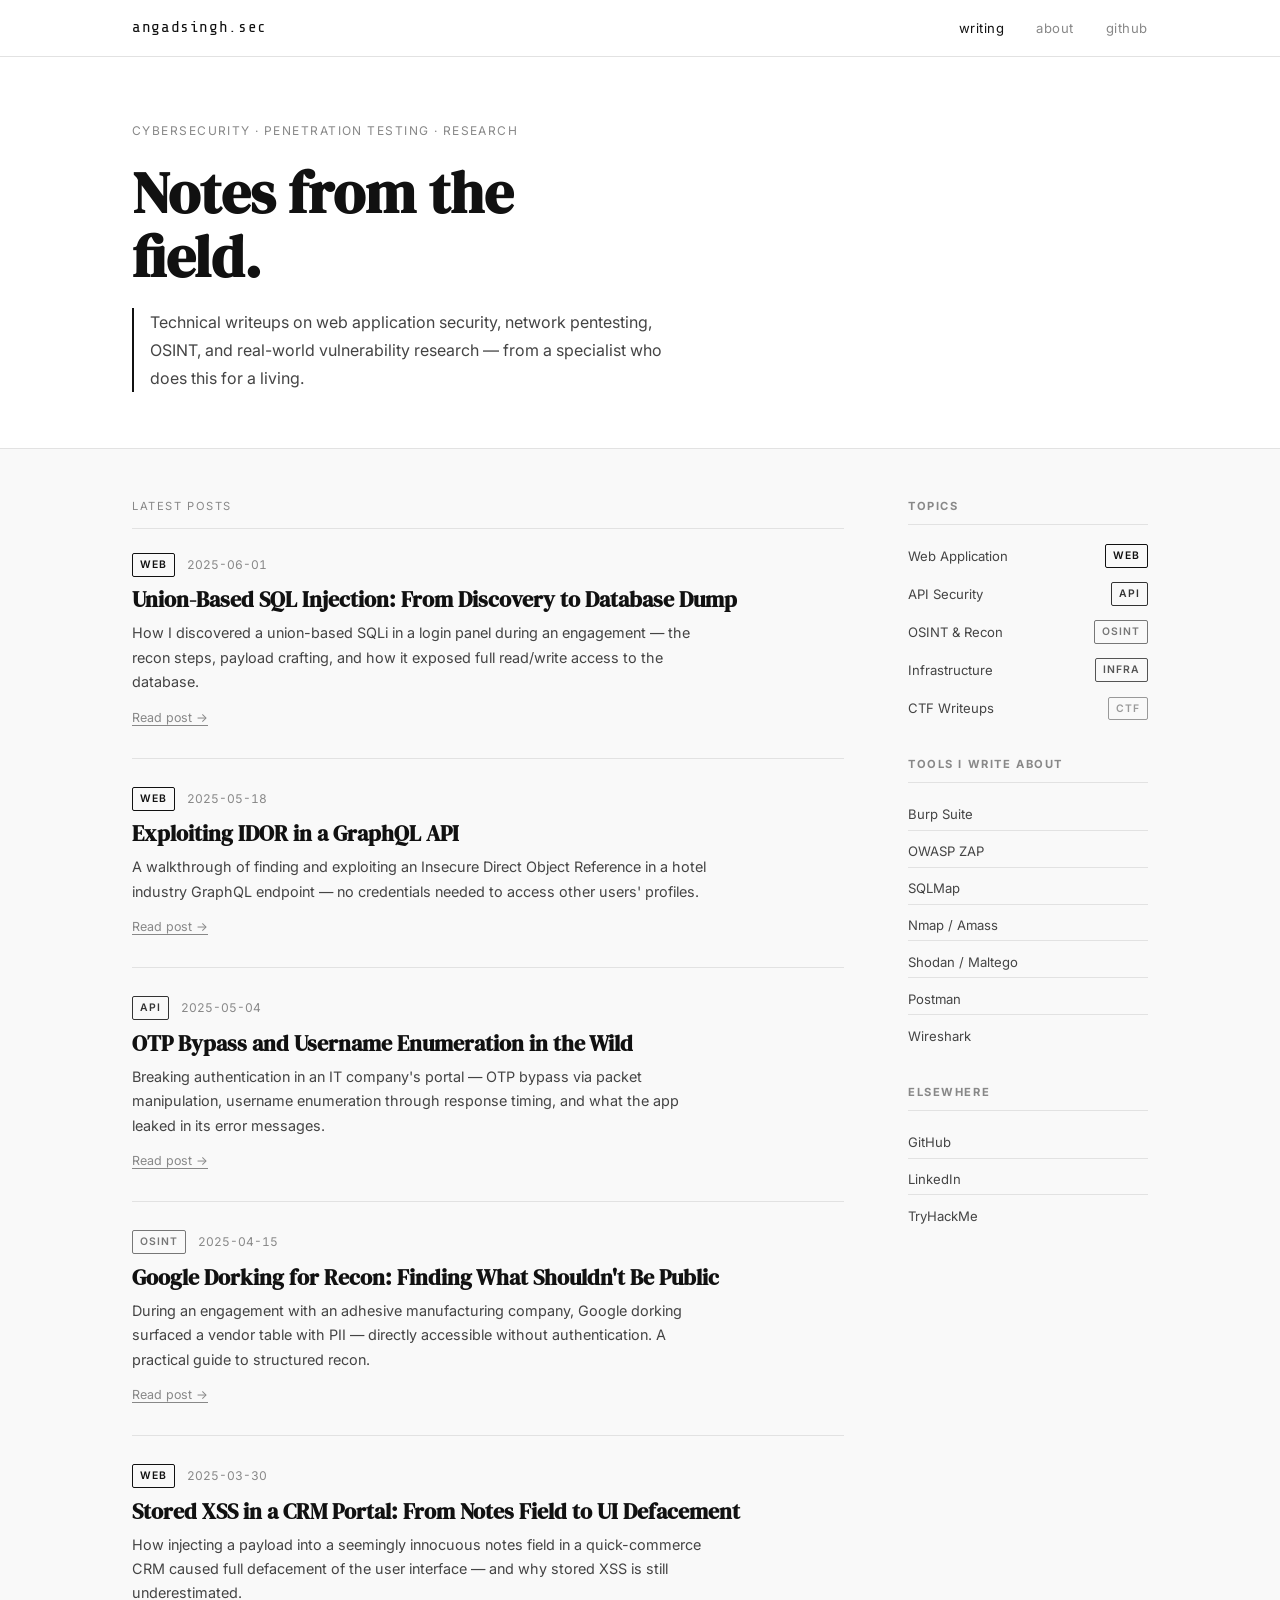
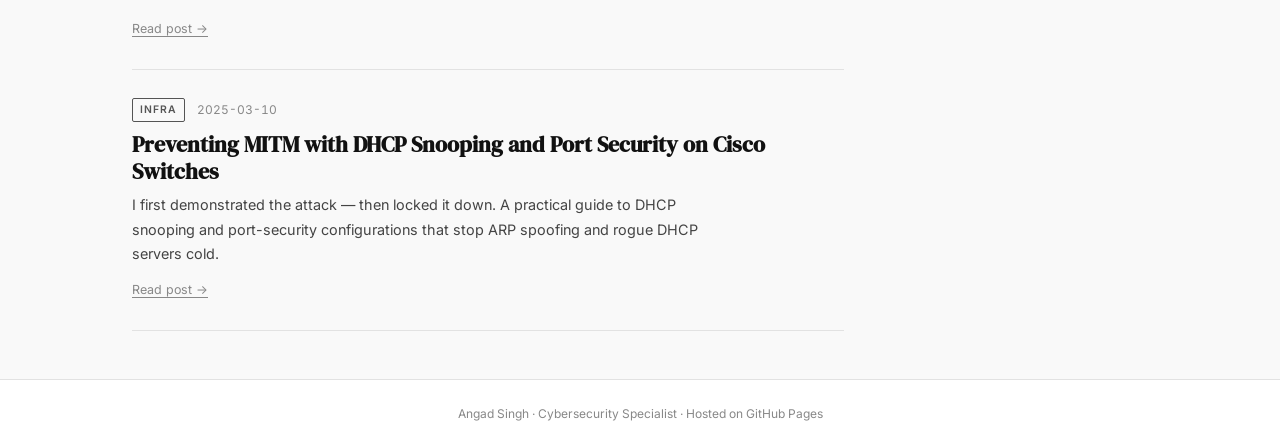
==== commit c5717cc2: "updated" ====
--- a/index.html
+++ b/index.html
@@ -3,136 +3,140 @@
 <head>
   <meta charset="UTF-8" />
   <meta name="viewport" content="width=device-width, initial-scale=1.0" />
-  <title>0xAngad — Cybersecurity Research</title>
+  <title>Angad Singh — Cybersecurity Blog</title>
   <link rel="preconnect" href="https://fonts.googleapis.com" />
   <link rel="preconnect" href="https://fonts.gstatic.com" crossorigin />
-  <link href="https://fonts.googleapis.com/css2?family=Share+Tech+Mono&family=Inter:wght@400;500;600&display=swap" rel="stylesheet" />
+  <link href="https://fonts.googleapis.com/css2?family=DM+Serif+Display&family=Inter:wght@400;500;600&family=Share+Tech+Mono&display=swap" rel="stylesheet" />
   <link rel="stylesheet" href="assets/css/style.css" />
 </head>
 <body>
 
   <nav class="nav">
-    <a href="index.html" class="nav-logo">0xAngad<span class="cursor">_</span></a>
-    <ul class="nav-links">
-      <li><a href="index.html" class="active">home</a></li>
-      <li><a href="about.html">about</a></li>
-      <li><a href="https://midgetpool.github.io" target="_blank" rel="noopener">github</a></li>
-      <li><a href="https://www.linkedin.com/in/angadsinghchandhok/" target="_blank" rel="noopener">linkedin</a></li>
-    </ul>
+    <div class="nav-inner">
+      <a href="index.html" class="nav-logo">angadsingh.sec</a>
+      <ul class="nav-links">
+        <li><a href="index.html" class="active">writing</a></li>
+        <li><a href="about.html">about</a></li>
+        <li><a href="https://github.com/midgetpool" target="_blank" rel="noopener">github</a></li>
+      </ul>
+    </div>
   </nav>
 
   <header class="hero">
     <div class="hero-inner">
-      <p class="hero-label">// penetration testing &amp; security research</p>
-      <h1 class="hero-title">Finding the gaps<br>before others do.</h1>
-      <p class="hero-sub">Web application pentesting, network security assessments, vulnerability research, and real-world findings — documented and shared.</p>
-    </div>
-    <div class="hero-terminal" aria-hidden="true">
-      <div class="terminal-bar">
-        <span class="dot dot-r"></span><span class="dot dot-y"></span><span class="dot dot-g"></span>
-        <span class="terminal-title">~/recon</span>
-      </div>
-      <div class="terminal-body">
-        <p><span class="t-prompt">$</span> nmap -sV --script vuln target.io</p>
-        <p><span class="t-out">Starting Nmap scan...</span></p>
-        <p><span class="t-out">443/tcp  open  https</span></p>
-        <p><span class="t-out">| http-sql-injection: Possible SQLI</span></p>
-        <p><span class="t-out">| http-csrf: Possible CSRF</span></p>
-        <p><span class="t-prompt">$</span> <span class="blink-cursor">█</span></p>
-      </div>
+      <p class="hero-kicker">Cybersecurity · Penetration Testing · Research</p>
+      <h1 class="hero-title">Notes from the field.</h1>
+      <p class="hero-bio">Technical writeups on web application security, network pentesting, OSINT, and real-world vulnerability research — from a specialist who does this for a living.</p>
     </div>
   </header>
 
-  <hr class="section-divider" />
+  <div class="page-wrap">
+    <main>
+      <p class="section-head">Latest posts</p>
 
-  <main class="main">
+      <div class="post-list">
 
-    <section class="posts-section">
-      <h2 class="section-label">// latest posts</h2>
+        <article class="post-card">
+          <div class="post-meta">
+            <span class="post-tag web">web</span>
+            <time>2025-06-01</time>
+          </div>
+          <h2><a href="posts/sqli-union-attack.html">Union-Based SQL Injection: From Discovery to Database Dump</a></h2>
+          <p>How I discovered a union-based SQLi in a login panel during an engagement — the recon steps, payload crafting, and how it exposed full read/write access to the database.</p>
+          <a class="read-more" href="posts/sqli-union-attack.html">Read post →</a>
+        </article>
 
-      <article class="post-card">
-        <div class="post-meta">
-          <span class="post-tag tag-web">web</span>
-          <time>2025-06-01</time>
-        </div>
-        <h3><a href="#">Union-Based SQL Injection: From Login Panel to Full DB Access</a></h3>
-        <p>A walkthrough of a real-world union-based SQLi finding in a company login panel — how I discovered it, confirmed it with SQLMap, and demonstrated full database read/write/drop impact.</p>
-        <a class="read-more" href="#">./read-more →</a>
-      </article>
+        <article class="post-card">
+          <div class="post-meta">
+            <span class="post-tag web">web</span>
+            <time>2025-05-18</time>
+          </div>
+          <h2><a href="posts/idor-graphql.html">Exploiting IDOR in a GraphQL API</a></h2>
+          <p>A walkthrough of finding and exploiting an Insecure Direct Object Reference in a hotel industry GraphQL endpoint — no credentials needed to access other users' profiles.</p>
+          <a class="read-more" href="posts/idor-graphql.html">Read post →</a>
+        </article>
 
-      <article class="post-card">
-        <div class="post-meta">
-          <span class="post-tag tag-web">web</span>
-          <time>2025-05-15</time>
-        </div>
-        <h3><a href="#">IDOR via GraphQL: Accessing Other Users' Profiles Without Credentials</a></h3>
-        <p>Breaking object-level authorization in a GraphQL API — how I identified the vulnerable query, manipulated user IDs in the request, and confirmed full profile access without authentication.</p>
-        <a class="read-more" href="#">./read-more →</a>
-      </article>
+        <article class="post-card">
+          <div class="post-meta">
+            <span class="post-tag api">api</span>
+            <time>2025-05-04</time>
+          </div>
+          <h2><a href="posts/otp-bypass-auth.html">OTP Bypass and Username Enumeration in the Wild</a></h2>
+          <p>Breaking authentication in an IT company's portal — OTP bypass via packet manipulation, username enumeration through response timing, and what the app leaked in its error messages.</p>
+          <a class="read-more" href="posts/otp-bypass-auth.html">Read post →</a>
+        </article>
 
-      <article class="post-card">
-        <div class="post-meta">
-          <span class="post-tag tag-web">web</span>
-          <time>2025-04-28</time>
-        </div>
-        <h3><a href="#">OTP Bypass and Username Enumeration in the Wild</a></h3>
-        <p>How a subtle response time difference exposed a username enumeration flaw, and how that led to a full OTP bypass — techniques I encountered during a real engagement in the IT/BPM sector.</p>
-        <a class="read-more" href="#">./read-more →</a>
-      </article>
+        <article class="post-card">
+          <div class="post-meta">
+            <span class="post-tag osint">osint</span>
+            <time>2025-04-15</time>
+          </div>
+          <h2><a href="posts/google-dorking-recon.html">Google Dorking for Recon: Finding What Shouldn't Be Public</a></h2>
+          <p>During an engagement with an adhesive manufacturing company, Google dorking surfaced a vendor table with PII — directly accessible without authentication. A practical guide to structured recon.</p>
+          <a class="read-more" href="posts/google-dorking-recon.html">Read post →</a>
+        </article>
 
-      <article class="post-card">
-        <div class="post-meta">
-          <span class="post-tag tag-net">network</span>
-          <time>2025-04-10</time>
-        </div>
-        <h3><a href="#">DHCP Snooping and Port Security: Preventing MITM on Layer 2</a></h3>
-        <p>Demonstrated an ARP poisoning attack on a flat network, then hardened Cisco switches with DHCP snooping and port-security to prevent it. Step-by-step config walkthrough included.</p>
-        <a class="read-more" href="#">./read-more →</a>
-      </article>
+        <article class="post-card">
+          <div class="post-meta">
+            <span class="post-tag web">web</span>
+            <time>2025-03-30</time>
+          </div>
+          <h2><a href="posts/stored-xss-crm.html">Stored XSS in a CRM Portal: From Notes Field to UI Defacement</a></h2>
+          <p>How injecting a payload into a seemingly innocuous notes field in a quick-commerce CRM caused full defacement of the user interface — and why stored XSS is still underestimated.</p>
+          <a class="read-more" href="posts/stored-xss-crm.html">Read post →</a>
+        </article>
 
-      <article class="post-card">
-        <div class="post-meta">
-          <span class="post-tag tag-osint">osint</span>
-          <time>2025-03-22</time>
-        </div>
-        <h3><a href="#">Google Dorking to Exposed PII: A Recon Case Study</a></h3>
-        <p>Using OSINT and Google dorks to locate a vendor table directly accessible via URL, despite sitting behind a login page — a real finding that exposed personally identifiable information.</p>
-        <a class="read-more" href="#">./read-more →</a>
-      </article>
+        <article class="post-card">
+          <div class="post-meta">
+            <span class="post-tag infra">infra</span>
+            <time>2025-03-10</time>
+          </div>
+          <h2><a href="posts/dhcp-snooping-mitm.html">Preventing MITM with DHCP Snooping and Port Security on Cisco Switches</a></h2>
+          <p>I first demonstrated the attack — then locked it down. A practical guide to DHCP snooping and port-security configurations that stop ARP spoofing and rogue DHCP servers cold.</p>
+          <a class="read-more" href="posts/dhcp-snooping-mitm.html">Read post →</a>
+        </article>
 
-    </section>
+      </div>
+    </main>
 
     <aside class="sidebar">
-      <div class="sidebar-card">
-        <h3>// topics</h3>
-        <ul class="tag-list">
-          <li><a href="#"><span class="post-tag tag-web">web</span> web app security</a></li>
-          <li><a href="#"><span class="post-tag tag-net">net</span> network security</a></li>
-          <li><a href="#"><span class="post-tag tag-osint">osint</span> osint &amp; recon</a></li>
-          <li><a href="#"><span class="post-tag tag-pentest">pentest</span> real-world findings</a></li>
-          <li><a href="#"><span class="post-tag tag-ctf">ctf</span> ctf writeups</a></li>
+      <div class="sidebar-block">
+        <h3>Topics</h3>
+        <ul class="tag-filter">
+          <li><a href="#">Web Application <span class="post-tag web">web</span></a></li>
+          <li><a href="#">API Security <span class="post-tag api">api</span></a></li>
+          <li><a href="#">OSINT &amp; Recon <span class="post-tag osint">osint</span></a></li>
+          <li><a href="#">Infrastructure <span class="post-tag infra">infra</span></a></li>
+          <li><a href="#">CTF Writeups <span class="post-tag ctf">ctf</span></a></li>
         </ul>
       </div>
 
-      <div class="sidebar-card">
-        <h3>// tools i use</h3>
+      <div class="sidebar-block">
+        <h3>Tools I write about</h3>
         <ul class="tools-list">
           <li>Burp Suite</li>
           <li>OWASP ZAP</li>
-          <li>Nmap / Nikto</li>
           <li>SQLMap</li>
-          <li>Amass / Sublist3r</li>
+          <li>Nmap / Amass</li>
           <li>Shodan / Maltego</li>
+          <li>Postman</li>
           <li>Wireshark</li>
-          <li>Postman</li>
+        </ul>
+      </div>
+
+      <div class="sidebar-block">
+        <h3>Elsewhere</h3>
+        <ul class="tools-list">
+          <li><a href="https://github.com/midgetpool" target="_blank" rel="noopener">GitHub</a></li>
+          <li><a href="https://www.linkedin.com/in/angadsinghchandhok/" target="_blank" rel="noopener">LinkedIn</a></li>
+          <li><a href="https://tryhackme.com" target="_blank" rel="noopener">TryHackMe</a></li>
         </ul>
       </div>
     </aside>
-
-  </main>
+  </div>
 
   <footer class="footer">
-    <p>Angad Singh &nbsp;·&nbsp; Cybersecurity Specialist &nbsp;·&nbsp; Hosted on <a href="https://pages.github.com" target="_blank" rel="noopener">GitHub Pages</a></p>
+    <p>Angad Singh · Cybersecurity Specialist · Hosted on <a href="https://pages.github.com" target="_blank" rel="noopener">GitHub Pages</a></p>
   </footer>
 
   <script src="assets/js/main.js"></script>
--- a/assets/css/style.css
+++ b/assets/css/style.css
@@ -2,26 +2,25 @@
 *, *::before, *::after { box-sizing: border-box; margin: 0; padding: 0; }
 
 :root {
-  --bg: #ffffff;
-  --bg-card: #f9f9f9;
-  --bg-terminal: #111111;
-  --accent: #000000;
-  --accent-dim: #444444;
-  --text: #222222;
-  --text-muted: #777777;
-  --text-heading: #000000;
-  --border: #e0e0e0;
-  --border-dark: #cccccc;
+  --bg: #F9F9F9;
+  --bg-white: #FFFFFF;
+  --ink: #111111;
+  --ink-mid: #444444;
+  --ink-muted: #888888;
+  --border: #E2E2E2;
+  --border-strong: #BBBBBB;
+  --font-display: 'DM Serif Display', serif;
+  --font-sans: 'Inter', sans-serif;
   --font-mono: 'Share Tech Mono', monospace;
-  --font-sans: 'Inter', sans-serif;
   --radius: 4px;
+  --max: 1080px;
 }
 
 html { scroll-behavior: smooth; }
 
 body {
   background: var(--bg);
-  color: var(--text);
+  color: var(--ink);
   font-family: var(--font-sans);
   font-size: 16px;
   line-height: 1.7;
@@ -30,192 +29,128 @@
   flex-direction: column;
 }
 
-a { color: var(--accent); text-decoration: none; transition: opacity 0.15s; }
-a:hover { opacity: 0.6; }
+a { color: inherit; text-decoration: none; }
 
 /* === Nav === */
 .nav {
+  background: var(--bg-white);
+  border-bottom: 1px solid var(--border);
+  position: sticky;
+  top: 0;
+  z-index: 100;
+}
+
+.nav-inner {
+  max-width: var(--max);
+  margin: 0 auto;
+  padding: 0 2rem;
+  height: 56px;
   display: flex;
   align-items: center;
   justify-content: space-between;
-  padding: 1.25rem 2rem;
-  border-bottom: 1px solid var(--border);
-  position: sticky;
-  top: 0;
-  background: rgba(255,255,255,0.96);
-  backdrop-filter: blur(8px);
-  z-index: 100;
 }
 
 .nav-logo {
   font-family: var(--font-mono);
-  font-size: 1.05rem;
-  color: var(--text-heading);
-  letter-spacing: 0.05em;
-  font-weight: normal;
-}
-
-.nav-logo .cursor {
-  color: var(--accent);
-  animation: blink 1s step-end infinite;
+  font-size: 1rem;
+  font-weight: 400;
+  letter-spacing: 0.04em;
+  color: var(--ink);
 }
 
 .nav-links {
   list-style: none;
   display: flex;
-  gap: 1.75rem;
+  gap: 2rem;
 }
 
 .nav-links a {
-  font-family: var(--font-mono);
   font-size: 0.82rem;
-  color: var(--text-muted);
-  letter-spacing: 0.05em;
+  color: var(--ink-muted);
+  letter-spacing: 0.04em;
+  transition: color 0.15s;
 }
 
 .nav-links a:hover,
-.nav-links a.active { color: var(--accent); opacity: 1; }
+.nav-links a.active {
+  color: var(--ink);
+}
 
 /* === Hero === */
 .hero {
-  display: grid;
-  grid-template-columns: 1fr 1fr;
-  gap: 3rem;
-  padding: 4.5rem 2rem 4rem;
-  max-width: 1100px;
+  background: var(--bg-white);
+  border-bottom: 1px solid var(--border);
+}
+
+.hero-inner {
+  max-width: var(--max);
   margin: 0 auto;
-  width: 100%;
-  align-items: center;
-}
-
-.hero-label {
-  font-family: var(--font-mono);
-  font-size: 0.78rem;
-  color: var(--text-muted);
-  margin-bottom: 1rem;
-  letter-spacing: 0.1em;
+  padding: 4rem 2rem 3.5rem;
+}
+
+.hero-kicker {
+  font-size: 0.75rem;
+  letter-spacing: 0.12em;
+  text-transform: uppercase;
+  color: var(--ink-muted);
+  margin-bottom: 1.25rem;
 }
 
 .hero-title {
-  font-family: var(--font-mono);
-  font-size: clamp(2rem, 4vw, 3rem);
-  color: var(--text-heading);
-  line-height: 1.15;
+  font-family: var(--font-display);
+  font-size: clamp(2.2rem, 4.5vw, 3.6rem);
+  line-height: 1.1;
+  color: var(--ink);
   margin-bottom: 1.25rem;
-  letter-spacing: -0.02em;
-}
-
-.hero-sub {
-  color: var(--text-muted);
-  font-size: 0.95rem;
-  max-width: 44ch;
+  max-width: 18ch;
+}
+
+.hero-bio {
+  font-size: 1rem;
+  color: var(--ink-mid);
+  max-width: 54ch;
+  border-left: 2px solid var(--ink);
+  padding-left: 1rem;
   line-height: 1.75;
 }
 
-/* === Terminal Widget === */
-.hero-terminal,
-.about-terminal {
-  background: var(--bg-terminal);
-  border: 1px solid #222;
-  border-radius: var(--radius);
-  overflow: hidden;
-  font-family: var(--font-mono);
-  font-size: 0.82rem;
-}
-
-.terminal-bar {
-  background: #1a1a1a;
-  padding: 0.5rem 0.75rem;
-  display: flex;
-  align-items: center;
-  gap: 6px;
-  border-bottom: 1px solid #2a2a2a;
-}
-
-.dot {
-  width: 10px;
-  height: 10px;
-  border-radius: 50%;
-  display: inline-block;
-}
-.dot-r { background: #FF5F57; }
-.dot-y { background: #FEBC2E; }
-.dot-g { background: #28C840; }
-
-.terminal-title {
-  margin-left: 0.5rem;
-  color: #666;
-  font-size: 0.75rem;
-}
-
-.terminal-body {
-  padding: 1rem 1.25rem;
-  display: flex;
-  flex-direction: column;
-  gap: 4px;
-}
-
-.terminal-body p { line-height: 1.6; }
-
-.t-prompt { color: #aaa; margin-right: 0.5em; }
-.t-out { color: #888; padding-left: 1em; }
-
-.blink-cursor {
-  color: #aaa;
-  animation: blink 1s step-end infinite;
-  font-size: 0.9em;
-}
-
-@keyframes blink {
-  0%, 100% { opacity: 1; }
-  50% { opacity: 0; }
-}
-
-/* === Divider === */
-.section-divider {
-  border: none;
-  border-top: 1px solid var(--border);
-  max-width: 1100px;
-  margin: 0 auto;
-  width: calc(100% - 4rem);
-}
-
 /* === Main Layout === */
-.main {
-  display: grid;
-  grid-template-columns: 1fr 260px;
-  gap: 3.5rem;
-  max-width: 1100px;
+.page-wrap {
+  max-width: var(--max);
   margin: 0 auto;
   padding: 3rem 2rem;
   width: 100%;
   flex: 1;
-}
-
-.main.single-col {
+  display: grid;
+  grid-template-columns: 1fr 240px;
+  gap: 4rem;
+}
+
+.page-wrap.single {
   display: block;
-  max-width: 720px;
-}
-
-/* === Section Label === */
-.section-label {
-  font-family: var(--font-mono);
-  font-size: 0.75rem;
-  color: var(--text-muted);
-  letter-spacing: 0.12em;
+  max-width: 700px;
+}
+
+/* === Section heading === */
+.section-head {
+  font-size: 0.7rem;
+  letter-spacing: 0.14em;
+  text-transform: uppercase;
+  color: var(--ink-muted);
   margin-bottom: 1.5rem;
-  text-transform: lowercase;
-}
-
-/* === Post Cards === */
-.posts-section { display: flex; flex-direction: column; gap: 0; }
+  padding-bottom: 0.75rem;
+  border-bottom: 1px solid var(--border);
+}
+
+/* === Post List === */
+.post-list { display: flex; flex-direction: column; }
 
 .post-card {
   padding: 1.75rem 0;
   border-bottom: 1px solid var(--border);
 }
 
-.post-card:first-of-type { border-top: 1px solid var(--border); }
+.post-card:first-child { padding-top: 0; }
 
 .post-meta {
   display: flex;
@@ -224,88 +159,88 @@
   margin-bottom: 0.6rem;
 }
 
-.post-meta time,
-.read-time {
-  font-family: var(--font-mono);
-  font-size: 0.72rem;
-  color: var(--text-muted);
-}
-
-.post-card h3 {
-  font-family: var(--font-mono);
-  font-size: 1rem;
-  color: var(--text-heading);
+.post-meta time {
+  font-size: 0.75rem;
+  color: var(--ink-muted);
+  font-variant-numeric: tabular-nums;
+}
+
+.post-tag {
+  font-size: 0.65rem;
+  letter-spacing: 0.1em;
+  text-transform: uppercase;
+  font-weight: 600;
+  padding: 2px 7px;
+  border: 1px solid var(--ink);
+  color: var(--ink);
+  border-radius: 2px;
+}
+
+.post-tag.web   { border-color: #111; color: #111; }
+.post-tag.infra { border-color: #555; color: #555; }
+.post-tag.osint { border-color: #777; color: #777; }
+.post-tag.api   { border-color: #333; color: #333; }
+.post-tag.ctf   { border-color: #999; color: #999; }
+
+.post-card h2 {
+  font-family: var(--font-display);
+  font-size: 1.35rem;
+  line-height: 1.25;
+  color: var(--ink);
   margin-bottom: 0.5rem;
-  line-height: 1.45;
-  font-weight: normal;
-}
-
-.post-card h3 a { color: var(--text-heading); }
-.post-card h3 a:hover { opacity: 0.55; }
+  transition: opacity 0.15s;
+}
+
+.post-card h2 a:hover { opacity: 0.6; }
 
 .post-card p {
-  color: var(--text-muted);
-  font-size: 0.88rem;
-  margin-bottom: 0.75rem;
+  font-size: 0.9rem;
+  color: var(--ink-mid);
   line-height: 1.7;
-}
-
-.read-more {
-  font-family: var(--font-mono);
-  font-size: 0.75rem;
-  color: var(--text-muted);
-}
-.read-more:hover { color: var(--accent); opacity: 1; }
-
-/* === Tags === */
-.post-tag {
-  font-family: var(--font-mono);
-  font-size: 0.68rem;
-  padding: 2px 7px;
-  border-radius: 2px;
-  letter-spacing: 0.06em;
+  max-width: 64ch;
+}
+
+.post-card .read-more {
+  display: inline-block;
+  margin-top: 0.75rem;
+  font-size: 0.78rem;
+  color: var(--ink-muted);
+  text-decoration: underline;
+  text-underline-offset: 3px;
+  transition: color 0.15s;
+}
+.post-card .read-more:hover { color: var(--ink); }
+
+/* === Sidebar === */
+.sidebar { display: flex; flex-direction: column; gap: 2rem; padding-top: 0; }
+
+.sidebar-block h3 {
+  font-size: 0.7rem;
+  letter-spacing: 0.14em;
   text-transform: uppercase;
-}
-
-.tag-web  { background: #f0f0f0; color: #222; border: 1px solid #ccc; }
-.tag-net  { background: #f0f0f0; color: #222; border: 1px solid #ccc; }
-.tag-osint { background: #f0f0f0; color: #222; border: 1px solid #ccc; }
-.tag-pentest { background: #111; color: #eee; border: 1px solid #333; }
-.tag-ctf  { background: #f0f0f0; color: #222; border: 1px solid #ccc; }
-
-/* === Sidebar === */
-.sidebar { display: flex; flex-direction: column; gap: 1.5rem; }
-
-.sidebar-card {
-  background: var(--bg-card);
-  border: 1px solid var(--border);
-  border-radius: var(--radius);
-  padding: 1.25rem;
-}
-
-.sidebar-card h3 {
-  font-family: var(--font-mono);
-  font-size: 0.72rem;
-  color: var(--text-muted);
-  letter-spacing: 0.12em;
+  color: var(--ink-muted);
   margin-bottom: 1rem;
-}
-
-.tag-list {
+  padding-bottom: 0.5rem;
+  border-bottom: 1px solid var(--border);
+}
+
+.tag-filter {
   list-style: none;
   display: flex;
   flex-direction: column;
-  gap: 0.6rem;
-}
-
-.tag-list a {
-  display: flex;
+  gap: 0.5rem;
+}
+
+.tag-filter li a {
+  font-size: 0.82rem;
+  color: var(--ink-mid);
+  display: flex;
+  justify-content: space-between;
   align-items: center;
-  gap: 0.6rem;
-  color: var(--text-muted);
-  font-size: 0.84rem;
-}
-.tag-list a:hover { color: var(--text-heading); opacity: 1; }
+  padding: 0.2rem 0;
+  transition: color 0.15s;
+}
+.tag-filter li a:hover { color: var(--ink); }
 
 .tools-list {
   list-style: none;
@@ -315,101 +250,152 @@
 }
 
 .tools-list li {
-  font-family: var(--font-mono);
-  font-size: 0.78rem;
-  color: var(--text-muted);
-  padding: 0.2rem 0;
+  font-size: 0.82rem;
+  color: var(--ink-mid);
+  padding: 0.25rem 0;
   border-bottom: 1px solid var(--border);
 }
 .tools-list li:last-child { border-bottom: none; }
-.tools-list li::before { content: '> '; color: #bbb; }
-
-/* === Single Post / About === */
+
+/* === Single Page / Post === */
+.post-header {
+  margin-bottom: 2.5rem;
+  padding-bottom: 2rem;
+  border-bottom: 1px solid var(--border);
+}
+
+.post-header .post-meta { margin-bottom: 1rem; }
+
 .page-title {
-  font-family: var(--font-mono);
-  font-size: clamp(1.5rem, 3vw, 2.2rem);
-  color: var(--text-heading);
-  line-height: 1.2;
-  margin-bottom: 1.5rem;
-  font-weight: normal;
-}
-
-.post-header { margin-bottom: 2rem; }
+  font-family: var(--font-display);
+  font-size: clamp(1.8rem, 3.5vw, 2.8rem);
+  line-height: 1.15;
+  color: var(--ink);
+  margin-bottom: 1rem;
+}
 
 .post-intro {
-  font-size: 1rem;
-  color: var(--text-muted);
-  margin-top: 0.75rem;
-}
-
-.about-terminal { margin-bottom: 2.5rem; }
+  font-size: 1.05rem;
+  color: var(--ink-mid);
+  max-width: 58ch;
+  line-height: 1.75;
+}
 
 /* === Prose === */
-.prose { color: var(--text); line-height: 1.8; }
+.prose { color: var(--ink-mid); line-height: 1.85; font-size: 0.97rem; }
+
 .prose h2 {
-  font-family: var(--font-mono);
-  font-size: 0.82rem;
-  color: var(--text-muted);
-  letter-spacing: 0.1em;
-  margin: 2.25rem 0 0.75rem;
-  text-transform: lowercase;
-}
-.prose p { margin-bottom: 1rem; }
-.prose ul { padding-left: 1.5rem; margin-bottom: 1rem; }
-.prose ul li { margin-bottom: 0.4rem; color: var(--text-muted); }
-.prose strong { color: var(--text-heading); font-weight: 600; }
-.prose em { color: var(--text); font-style: italic; }
-.prose a { color: var(--accent); text-decoration: underline; text-underline-offset: 3px; }
+  font-family: var(--font-display);
+  font-size: 1.45rem;
+  color: var(--ink);
+  margin: 2.5rem 0 0.75rem;
+  font-weight: 400;
+}
+
+.prose p { margin-bottom: 1.1rem; }
+
+.prose ul, .prose ol {
+  padding-left: 1.5rem;
+  margin-bottom: 1rem;
+}
+.prose li { margin-bottom: 0.4rem; }
+
+.prose strong { color: var(--ink); font-weight: 600; }
+.prose em { font-style: italic; }
+
+.prose a {
+  color: var(--ink);
+  text-decoration: underline;
+  text-underline-offset: 3px;
+}
 
 .prose pre {
-  background: var(--bg-terminal);
-  border: 1px solid #222;
+  background: #F2F2F2;
+  border: 1px solid var(--border);
   border-radius: var(--radius);
   padding: 1.25rem 1.5rem;
   overflow-x: auto;
-  margin: 1.25rem 0;
+  margin: 1.5rem 0;
   font-size: 0.82rem;
   line-height: 1.7;
+  font-family: var(--font-mono);
+  color: var(--ink);
+  position: relative;
 }
 
 .prose code {
   font-family: var(--font-mono);
-  color: #aaa;
+  background: #EFEFEF;
+  padding: 1px 5px;
+  border-radius: 2px;
   font-size: 0.85em;
-}
-
-.prose pre code { color: #ccc; }
+  color: var(--ink);
+}
+
+.prose pre code {
+  background: none;
+  padding: 0;
+}
+
+/* === About page specifics === */
+.about-grid {
+  display: grid;
+  grid-template-columns: 1fr 1fr;
+  gap: 2rem;
+  margin: 2rem 0;
+}
+
+.about-block h3 {
+  font-size: 0.7rem;
+  letter-spacing: 0.14em;
+  text-transform: uppercase;
+  color: var(--ink-muted);
+  margin-bottom: 0.75rem;
+  padding-bottom: 0.5rem;
+  border-bottom: 1px solid var(--border);
+}
+
+.about-block ul {
+  list-style: none;
+  padding: 0;
+}
+.about-block ul li {
+  font-size: 0.85rem;
+  color: var(--ink-mid);
+  padding: 0.3rem 0;
+  border-bottom: 1px solid var(--border);
+}
+.about-block ul li:last-child { border-bottom: none; }
 
 .back-link {
   display: inline-block;
   margin-top: 3rem;
-  font-family: var(--font-mono);
   font-size: 0.82rem;
-  color: var(--text-muted);
-}
-.back-link:hover { color: var(--accent); opacity: 1; }
+  color: var(--ink-muted);
+  text-decoration: underline;
+  text-underline-offset: 3px;
+}
+.back-link:hover { color: var(--ink); }
 
 /* === Footer === */
 .footer {
+  background: var(--bg-white);
   border-top: 1px solid var(--border);
+  padding: 1.5rem 2rem;
   text-align: center;
-  padding: 1.5rem 2rem;
-  font-family: var(--font-mono);
-  font-size: 0.72rem;
-  color: var(--text-muted);
+  font-size: 0.75rem;
+  color: var(--ink-muted);
 }
 
 /* === Responsive === */
 @media (max-width: 768px) {
-  .hero {
+  .page-wrap {
     grid-template-columns: 1fr;
-    padding: 2.5rem 1.25rem;
-  }
-  .hero-terminal { display: none; }
-  .main {
-    grid-template-columns: 1fr;
+    gap: 2.5rem;
     padding: 2rem 1.25rem;
   }
   .sidebar { order: -1; }
-  .nav { padding: 1rem 1.25rem; }
-}
+  .hero-inner { padding: 2.5rem 1.25rem; }
+  .nav-inner { padding: 0 1.25rem; }
+  .about-grid { grid-template-columns: 1fr; }
+}
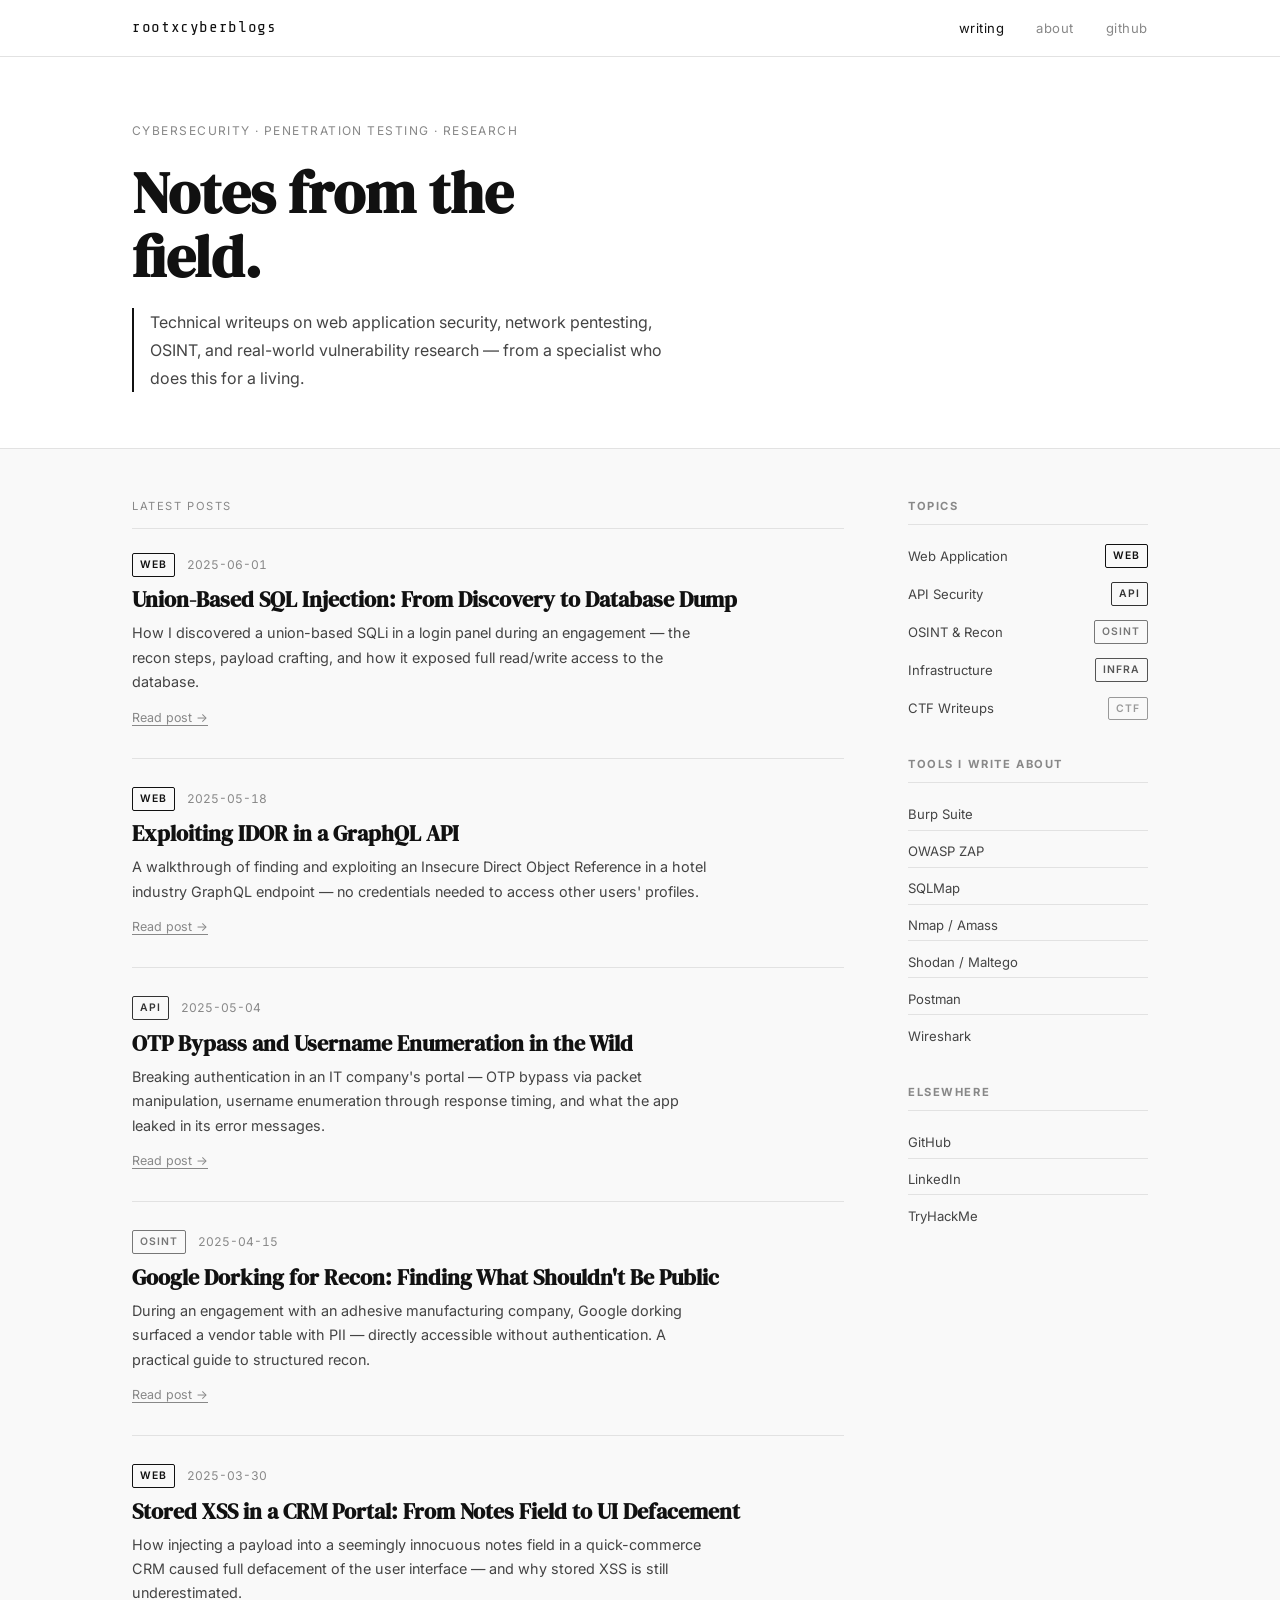
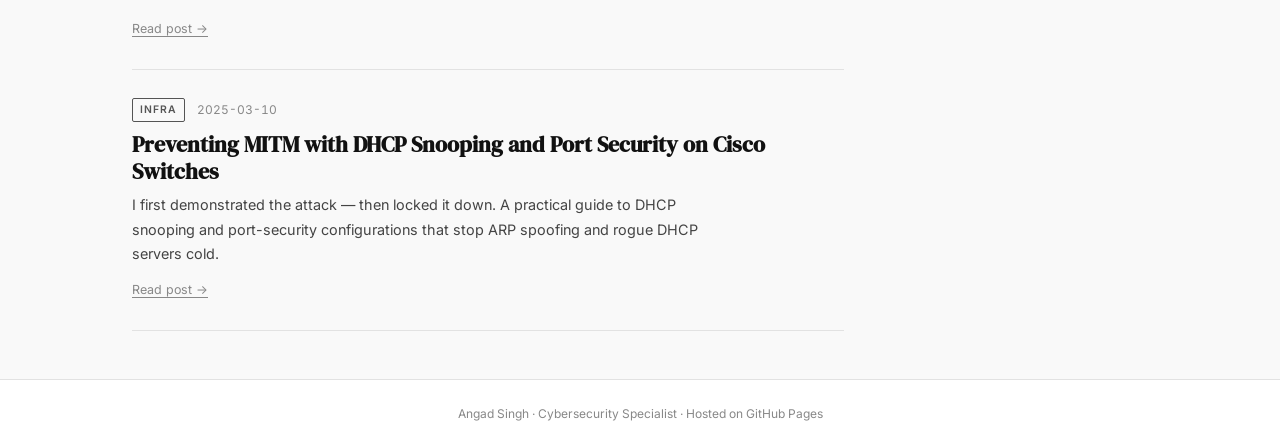
==== commit 3c26dbed: "Update index.html" ====
--- a/index.html
+++ b/index.html
@@ -13,7 +13,7 @@
 
   <nav class="nav">
     <div class="nav-inner">
-      <a href="index.html" class="nav-logo">angadsingh.sec</a>
+      <a href="index.html" class="nav-logo">rootxcyberblogs</a>
       <ul class="nav-links">
         <li><a href="index.html" class="active">writing</a></li>
         <li><a href="about.html">about</a></li>
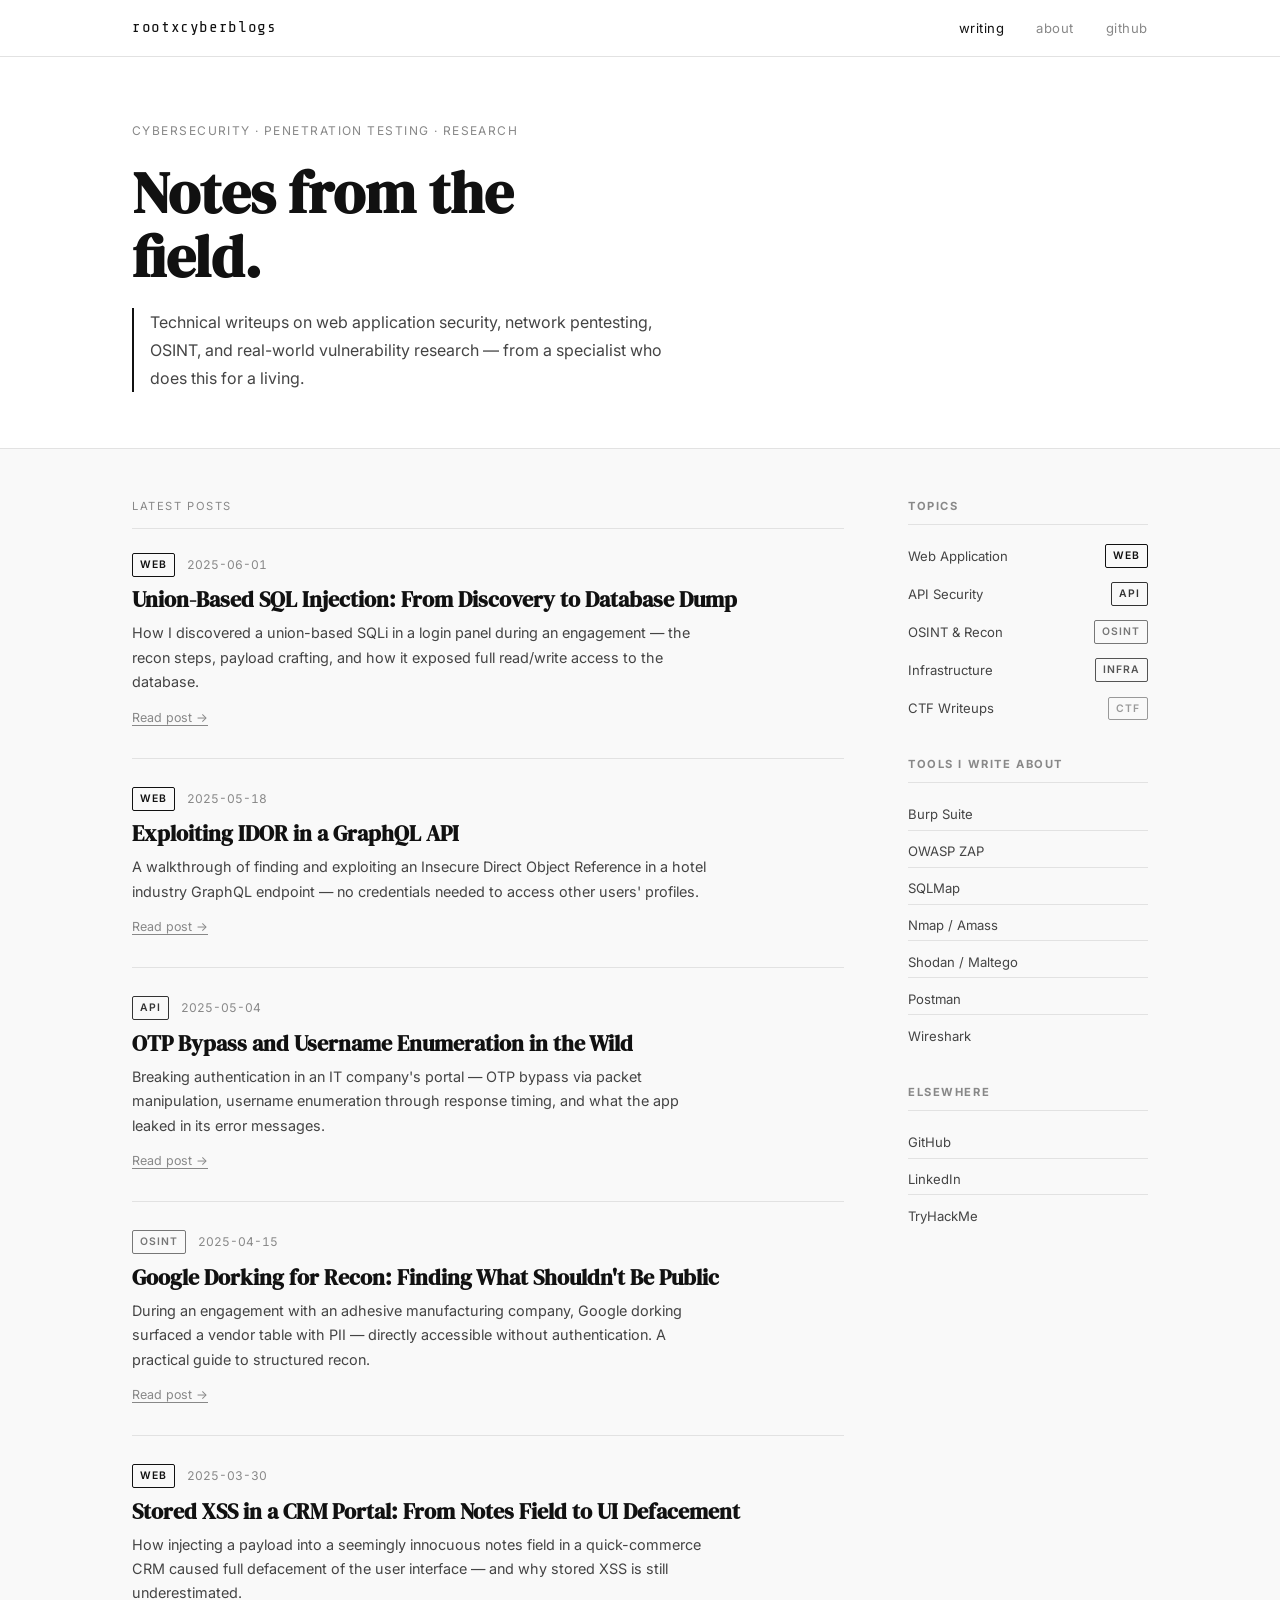
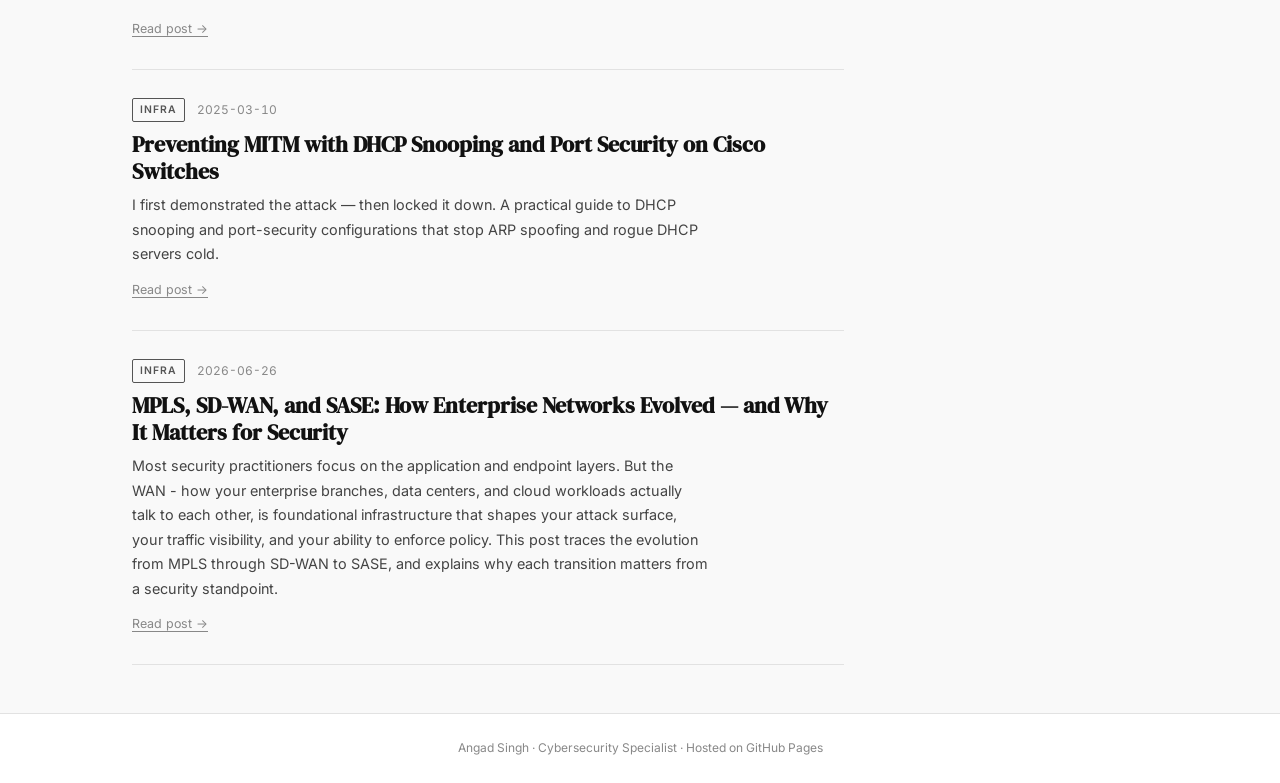
==== commit ec0250ea: "Update index.html" ====
--- a/index.html
+++ b/index.html
@@ -3,7 +3,7 @@
 <head>
   <meta charset="UTF-8" />
   <meta name="viewport" content="width=device-width, initial-scale=1.0" />
-  <title>Angad Singh — Cybersecurity Blog</title>
+  <title>Cybersecurity Blogs</title>
   <link rel="preconnect" href="https://fonts.googleapis.com" />
   <link rel="preconnect" href="https://fonts.gstatic.com" crossorigin />
   <link href="https://fonts.googleapis.com/css2?family=DM+Serif+Display&family=Inter:wght@400;500;600&family=Share+Tech+Mono&display=swap" rel="stylesheet" />
@@ -95,6 +95,15 @@
           <p>I first demonstrated the attack — then locked it down. A practical guide to DHCP snooping and port-security configurations that stop ARP spoofing and rogue DHCP servers cold.</p>
           <a class="read-more" href="posts/dhcp-snooping-mitm.html">Read post →</a>
         </article>
+        <article class="post-card">
+          <div class="post-meta">
+            <span class="post-tag infra">infra</span>
+            <time>2026-06-26</time>
+          </div>
+          <h2><a href="posts/mpls-sdwan-sase.html">MPLS, SD-WAN, and SASE: How Enterprise Networks Evolved — and Why It Matters for Security</a></h2>
+          <p>Most security practitioners focus on the application and endpoint layers. But the WAN - how your enterprise branches, data centers, and cloud workloads actually talk to each other, is foundational infrastructure that shapes your attack surface, your traffic visibility, and your ability to enforce policy. This post traces the evolution from MPLS through SD-WAN to SASE, and explains why each transition matters from a security standpoint.</p>
+          <a class="read-more" href="posts/dhcp-snooping-mitm.html">Read post →</a>
+        </article>
 
       </div>
     </main>
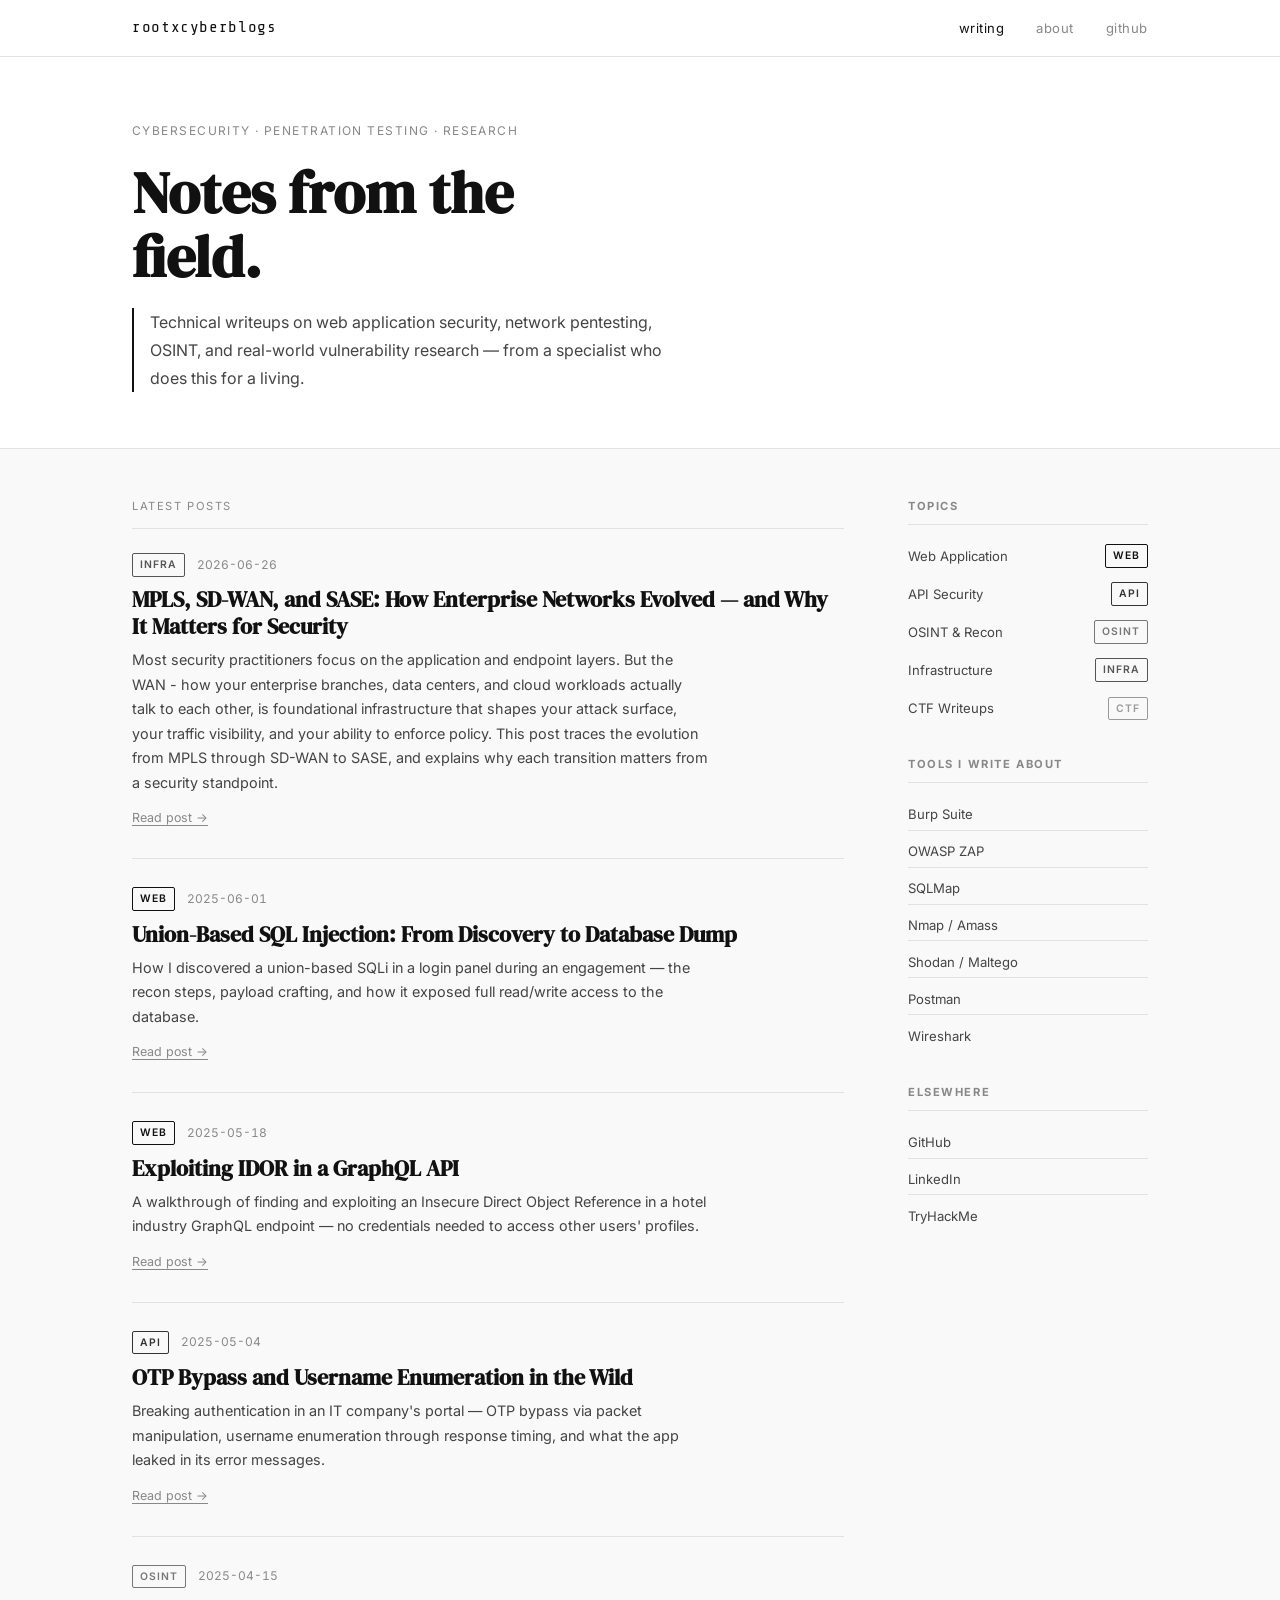
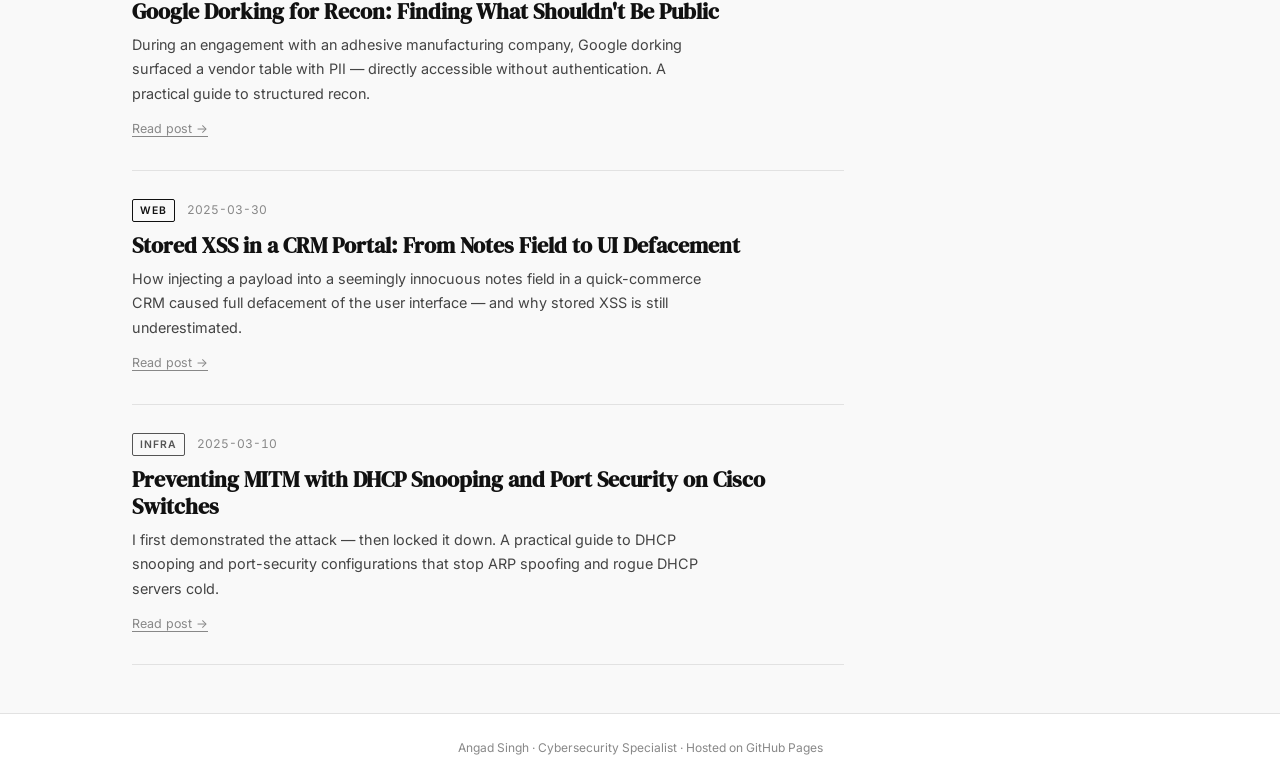
==== commit 6d1cc1c3: "Update index.html" ====
--- a/index.html
+++ b/index.html
@@ -35,6 +35,16 @@
       <p class="section-head">Latest posts</p>
 
       <div class="post-list">
+
+        <article class="post-card">
+          <div class="post-meta">
+            <span class="post-tag infra">infra</span>
+            <time>2026-06-26</time>
+          </div>
+          <h2><a href="posts/mpls-sdwan-sase.html">MPLS, SD-WAN, and SASE: How Enterprise Networks Evolved — and Why It Matters for Security</a></h2>
+          <p>Most security practitioners focus on the application and endpoint layers. But the WAN - how your enterprise branches, data centers, and cloud workloads actually talk to each other, is foundational infrastructure that shapes your attack surface, your traffic visibility, and your ability to enforce policy. This post traces the evolution from MPLS through SD-WAN to SASE, and explains why each transition matters from a security standpoint.</p>
+          <a class="read-more" href="posts/dhcp-snooping-mitm.html">Read post →</a>
+        </article>
 
         <article class="post-card">
           <div class="post-meta">
@@ -95,15 +105,6 @@
           <p>I first demonstrated the attack — then locked it down. A practical guide to DHCP snooping and port-security configurations that stop ARP spoofing and rogue DHCP servers cold.</p>
           <a class="read-more" href="posts/dhcp-snooping-mitm.html">Read post →</a>
         </article>
-        <article class="post-card">
-          <div class="post-meta">
-            <span class="post-tag infra">infra</span>
-            <time>2026-06-26</time>
-          </div>
-          <h2><a href="posts/mpls-sdwan-sase.html">MPLS, SD-WAN, and SASE: How Enterprise Networks Evolved — and Why It Matters for Security</a></h2>
-          <p>Most security practitioners focus on the application and endpoint layers. But the WAN - how your enterprise branches, data centers, and cloud workloads actually talk to each other, is foundational infrastructure that shapes your attack surface, your traffic visibility, and your ability to enforce policy. This post traces the evolution from MPLS through SD-WAN to SASE, and explains why each transition matters from a security standpoint.</p>
-          <a class="read-more" href="posts/dhcp-snooping-mitm.html">Read post →</a>
-        </article>
 
       </div>
     </main>
